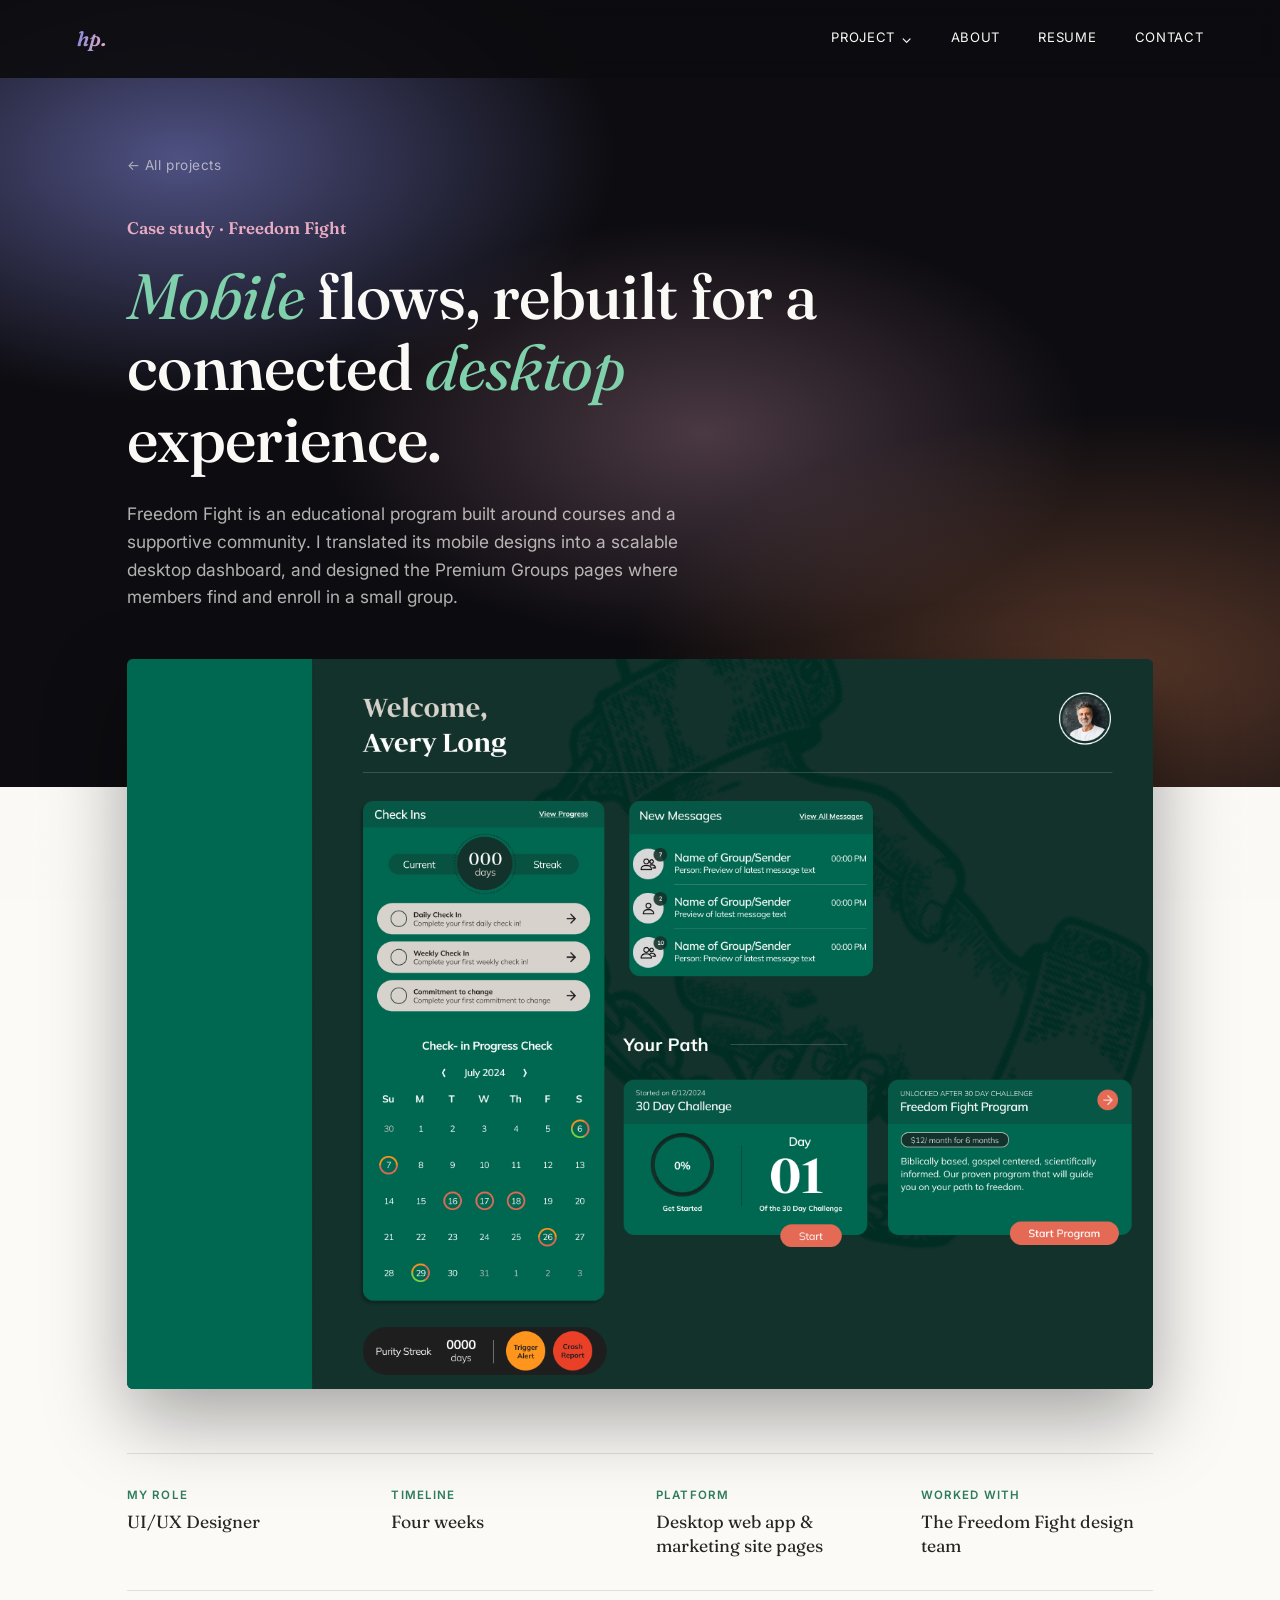
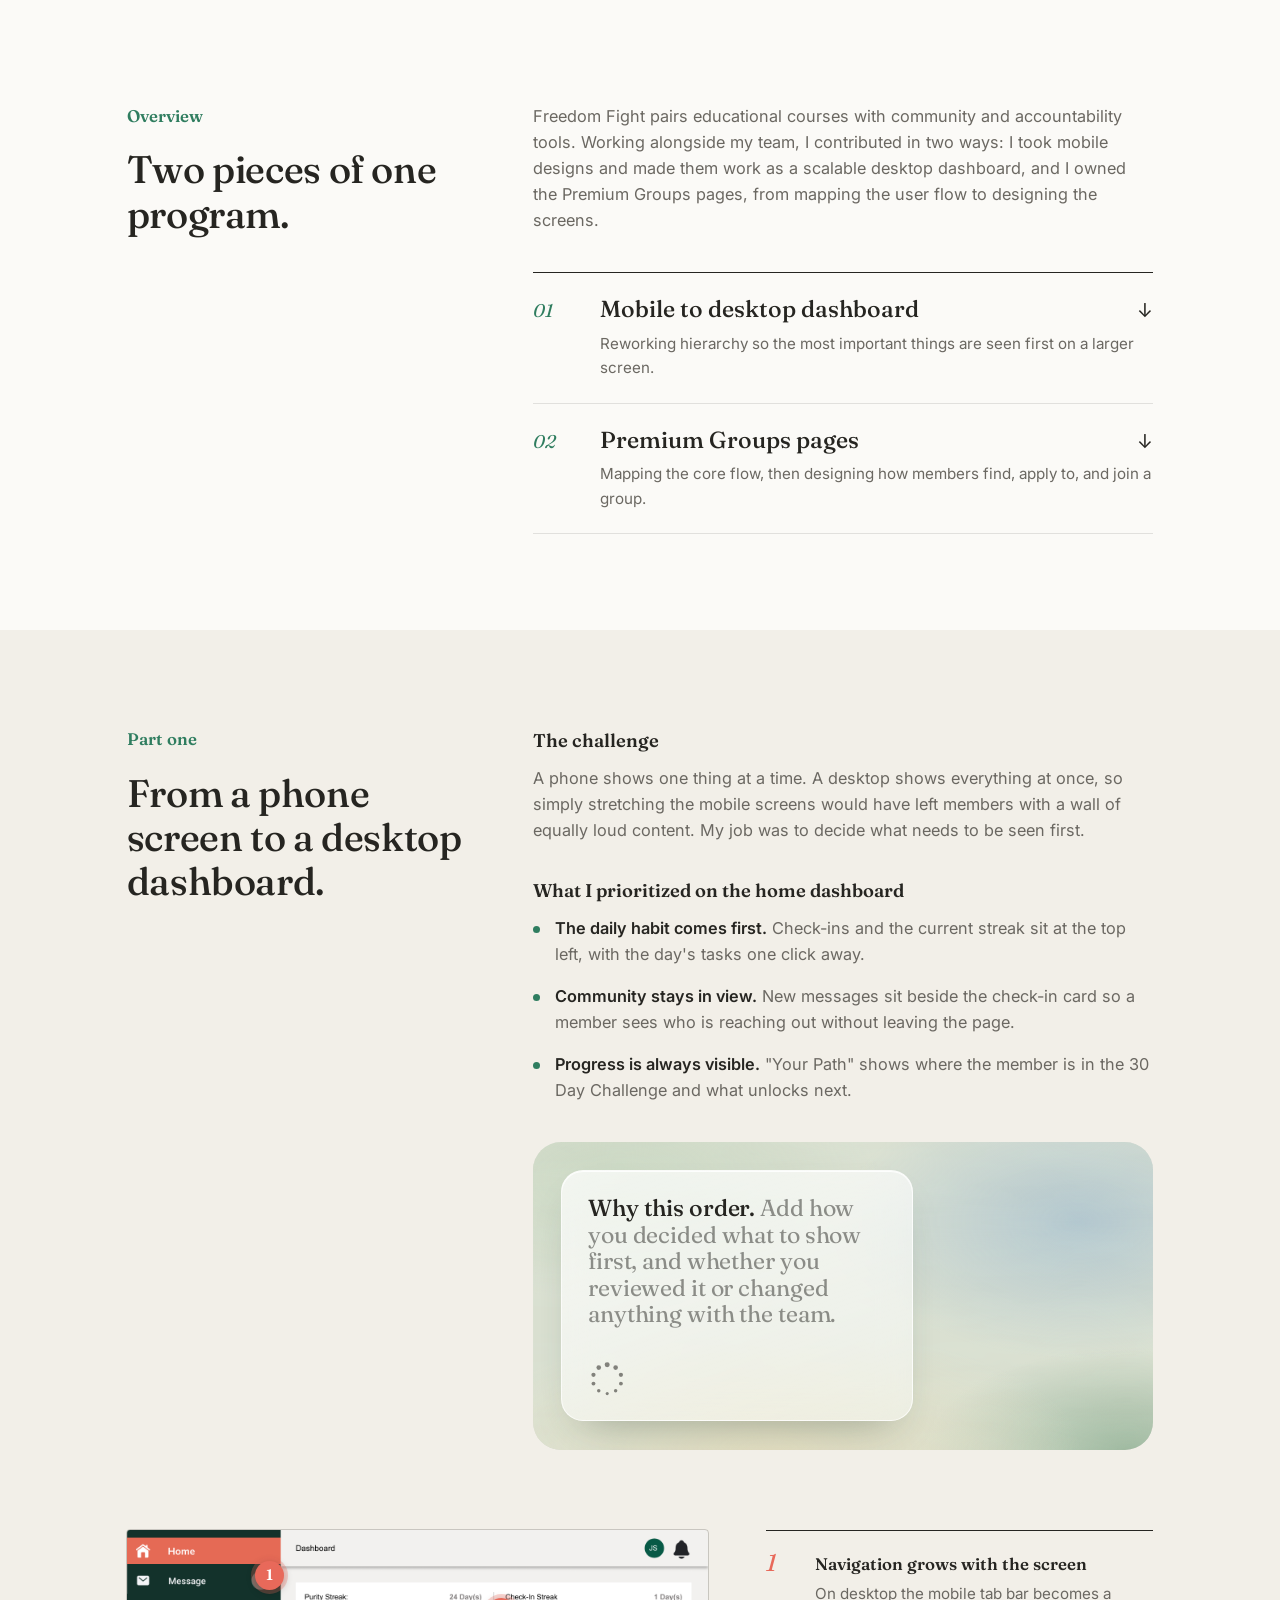
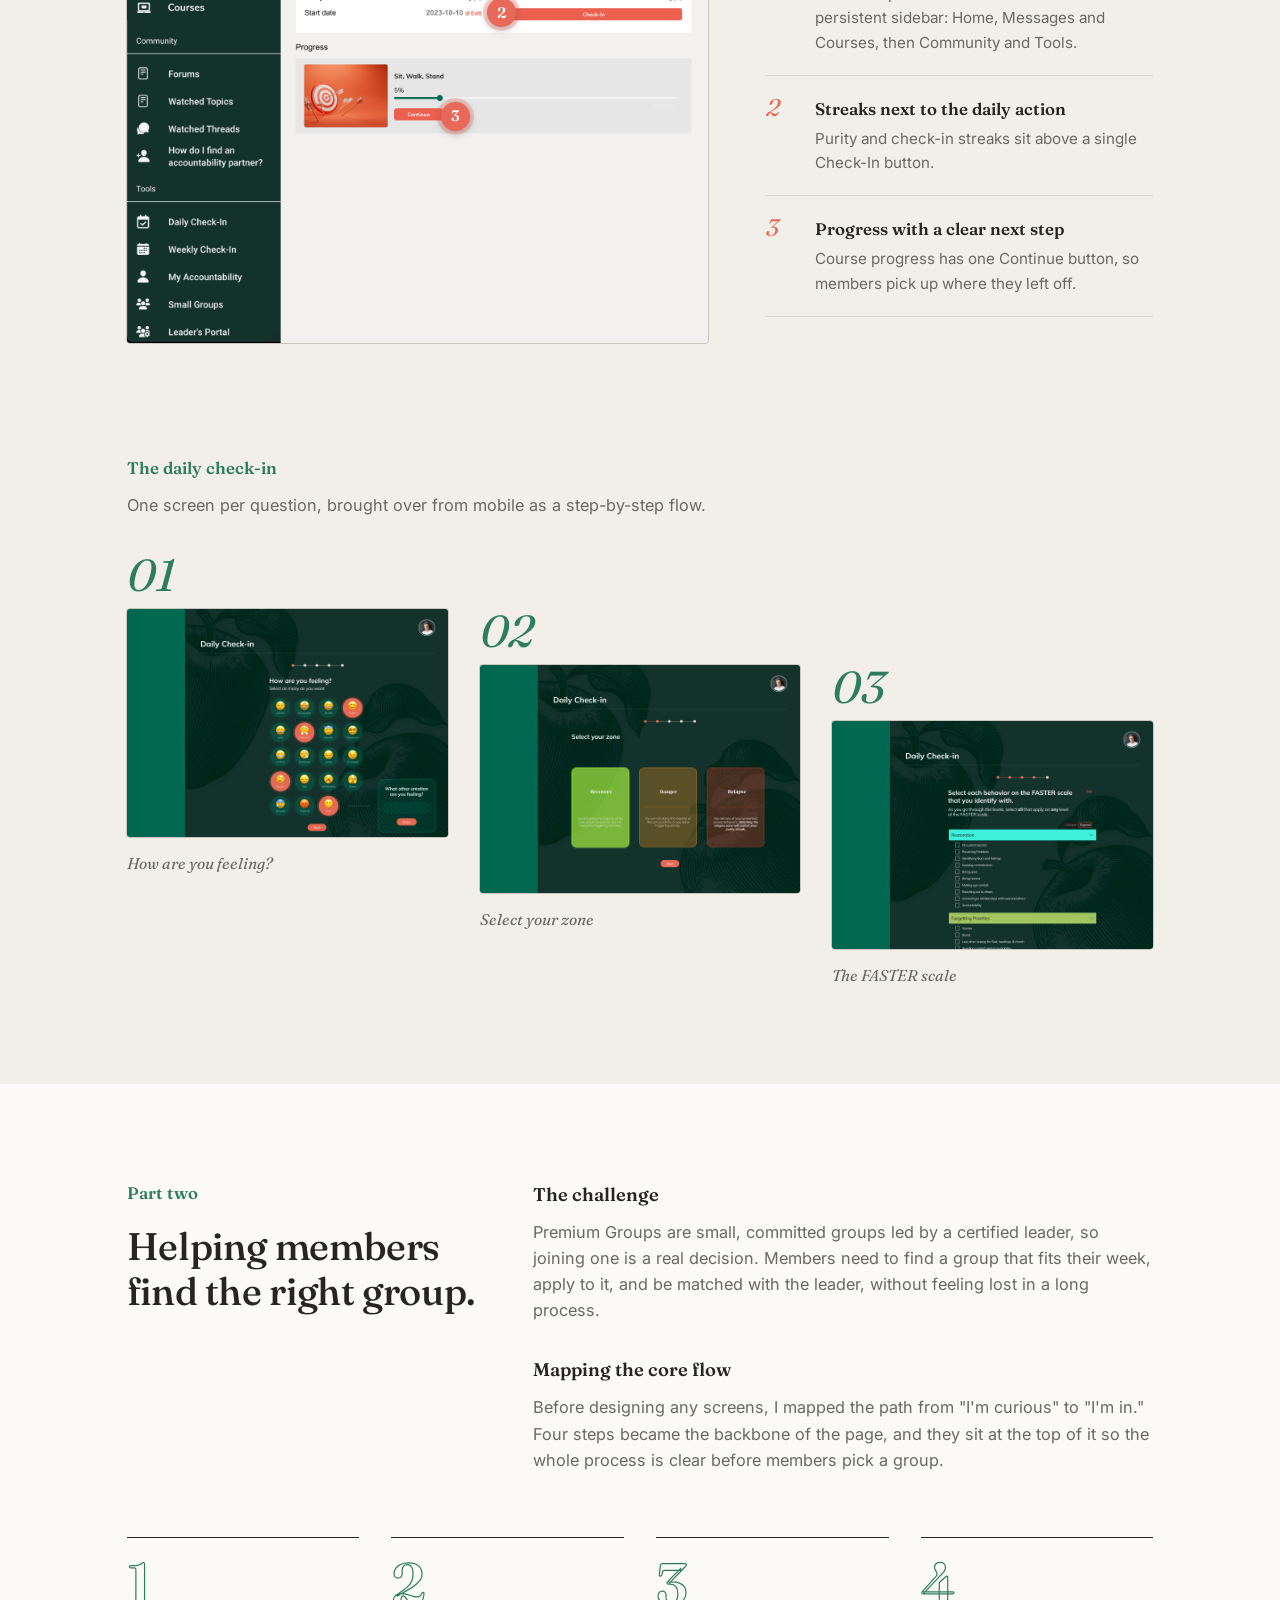
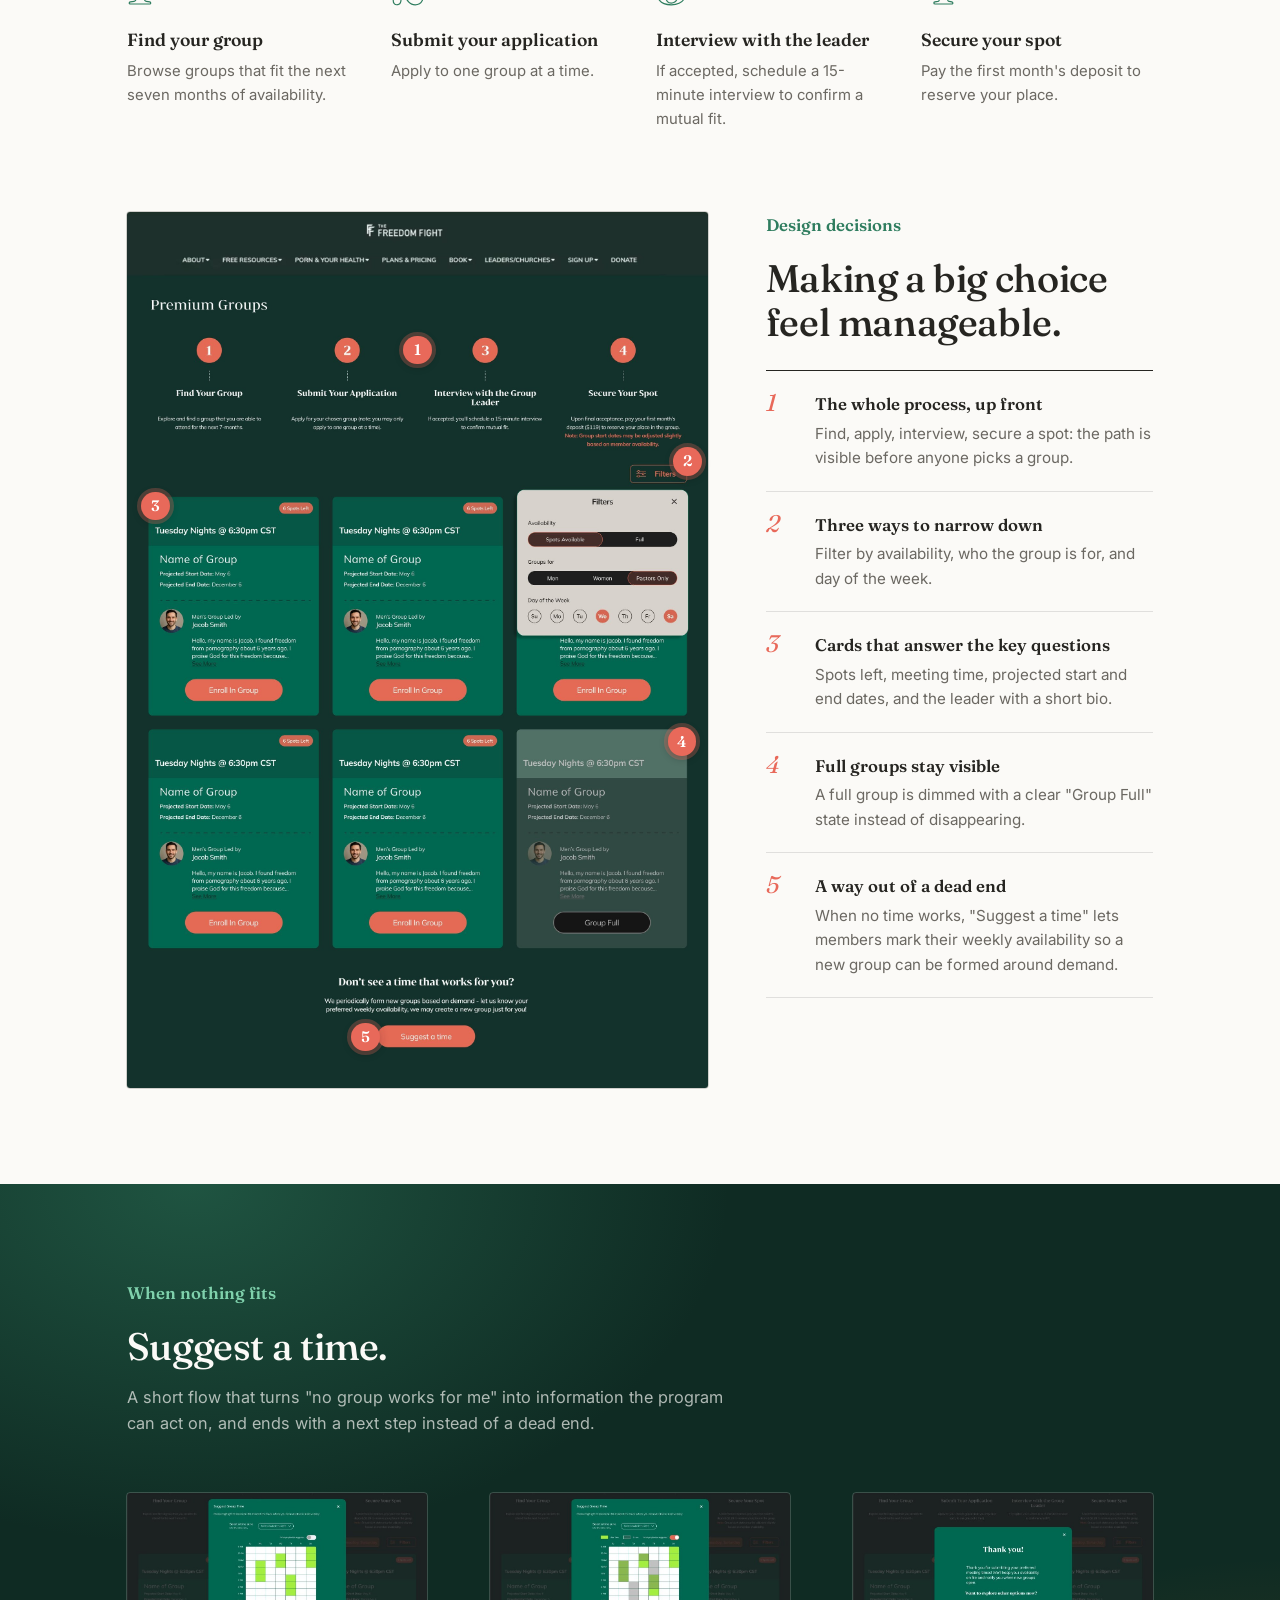
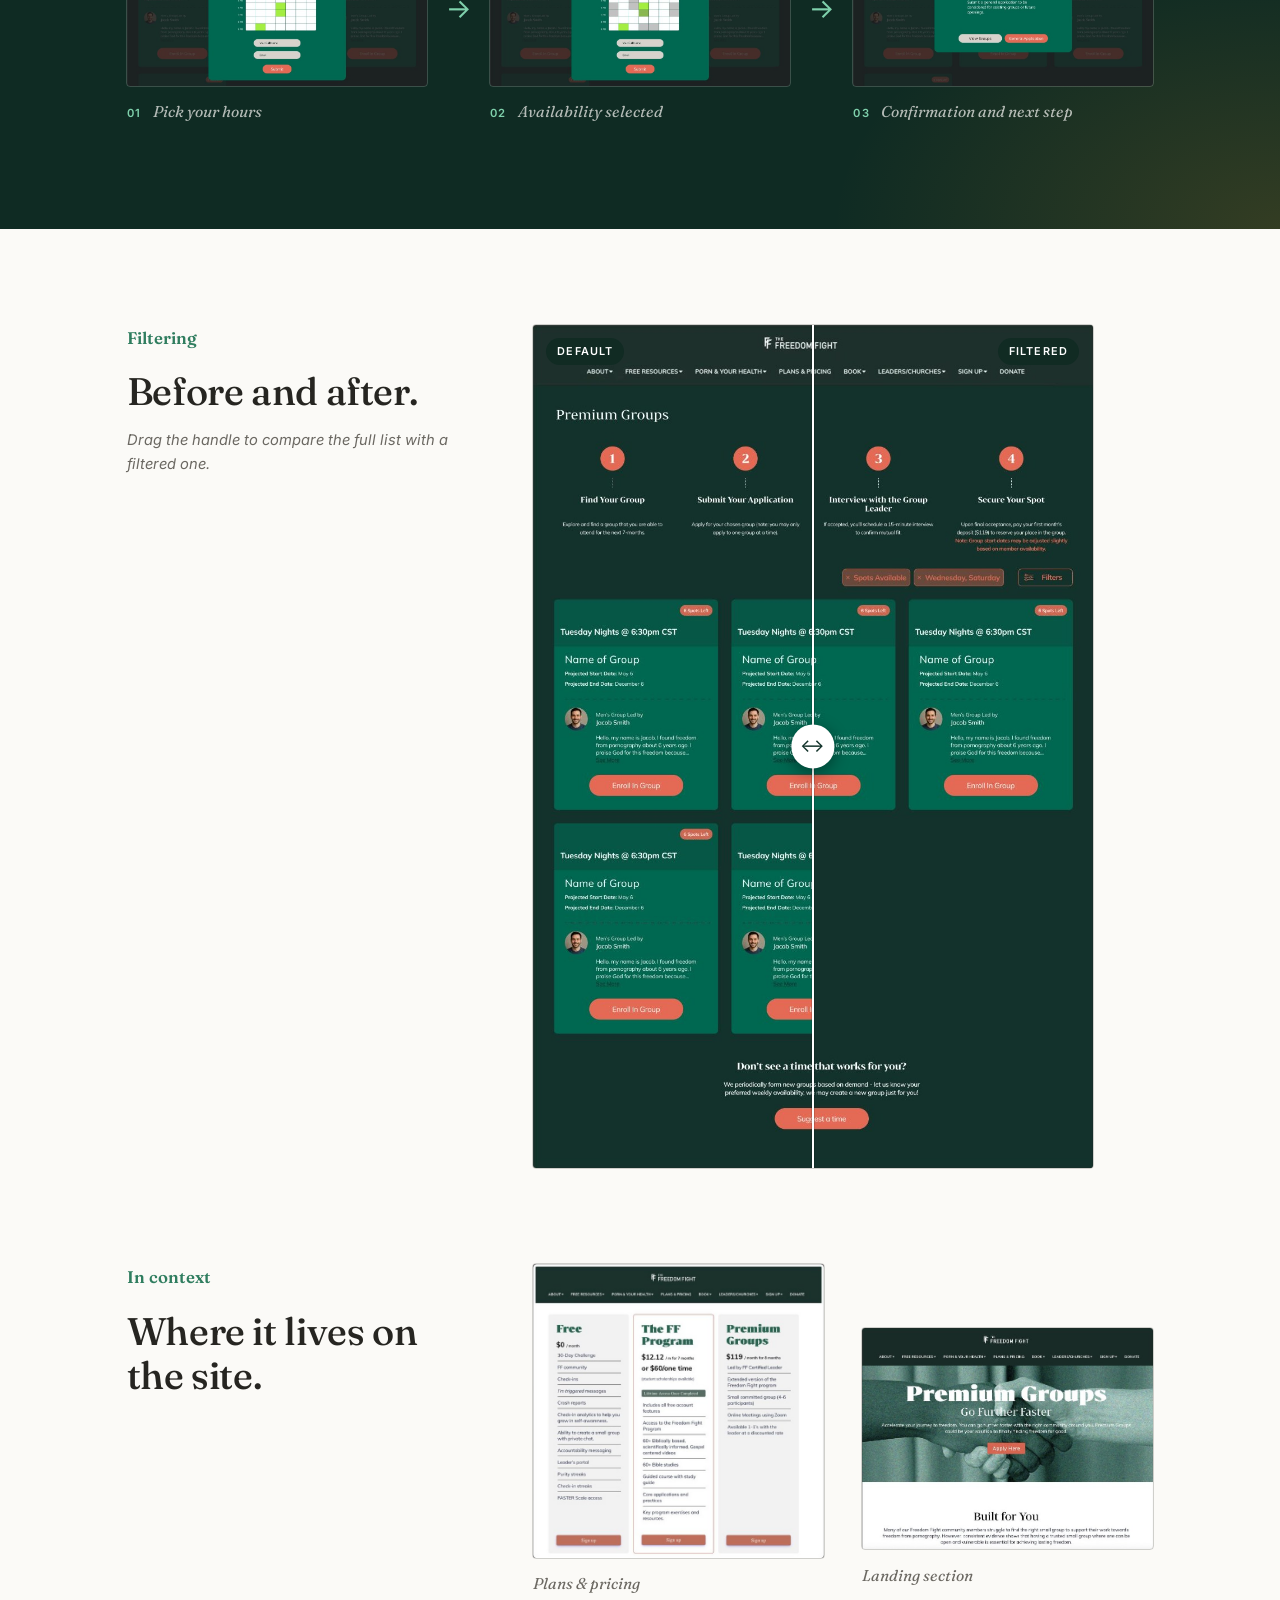
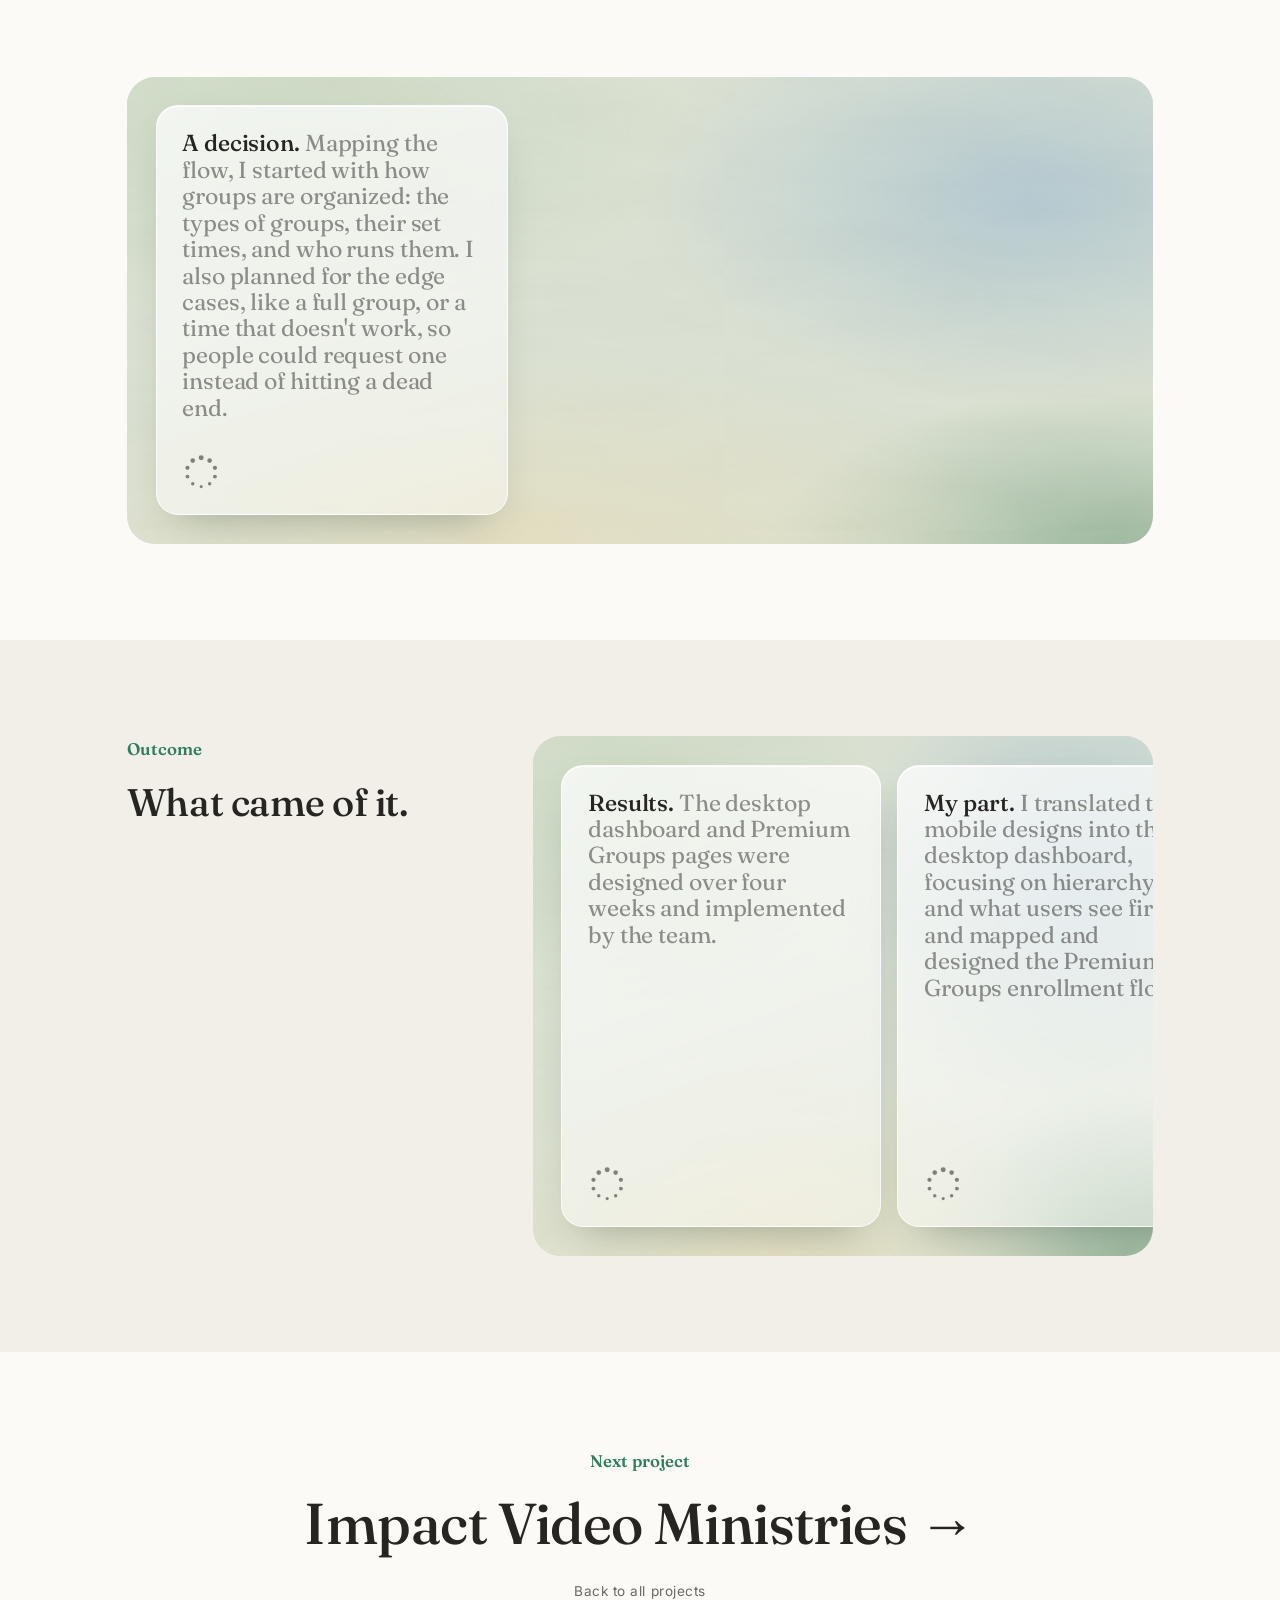
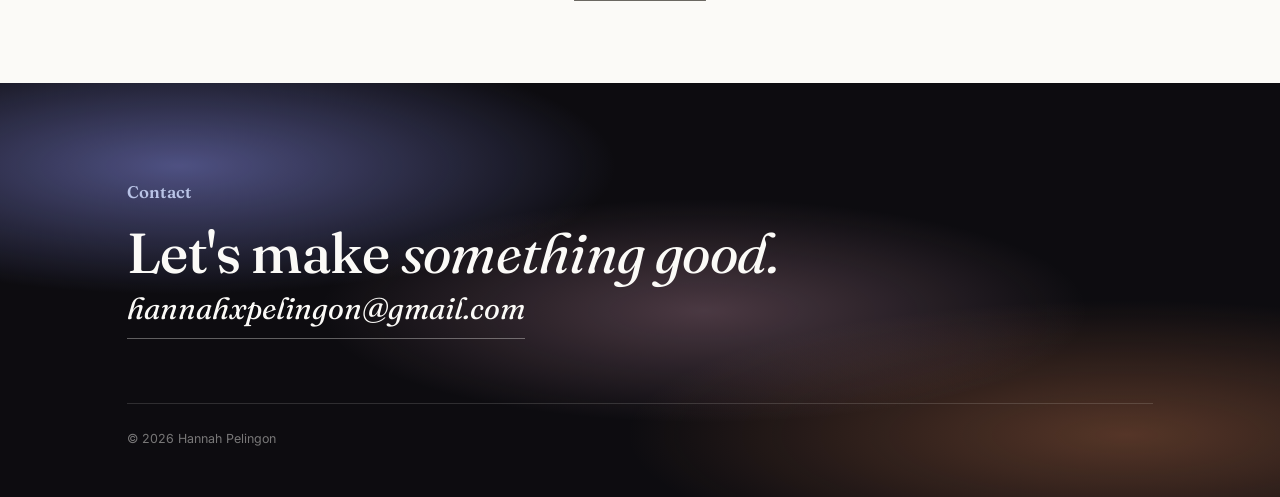
==== case-study-freedom-fight.html @ a9d26d0d "case study update" ====
<!DOCTYPE html>
<html lang="en">
<head>
<meta charset="UTF-8">
<meta name="viewport" content="width=device-width, initial-scale=1.0">
<title>Freedom Fight Case Study — Hannah Pelingon</title>
<meta name="description" content="Case study: translating Freedom Fight's mobile designs into a scalable desktop dashboard and designing the Premium Groups enrollment pages.">
<link rel="preconnect" href="https://fonts.googleapis.com">
<link rel="preconnect" href="https://fonts.gstatic.com" crossorigin>
<link href="https://fonts.googleapis.com/css2?family=Fraunces:ital,opsz,wght@0,9..144,300;0,9..144,400;0,9..144,500;0,9..144,600;1,9..144,400&family=Inter:wght@400;500;600&display=swap" rel="stylesheet">
<link rel="stylesheet" href="css/style.css">
<link rel="stylesheet" href="css/case-study.css">
</head>
<body class="cs" data-accent="two">

<div class="grain"></div>

<!-- ===== NAV ===== -->
<header class="nav" id="nav">
  <div class="nav-inner">
    <a href="index.html" class="nav-logo">hp.</a>

    <nav class="nav-links" id="navLinks">
      <div class="nav-dropdown" id="navDropdown">
        <button class="nav-dropdown-btn" id="navDropdownBtn" aria-haspopup="true" aria-expanded="false">
          Project <span class="nav-caret">⌄</span>
        </button>
        <div class="nav-dropdown-menu" id="navDropdownMenu">
          <a href="case-study-freedom-fight.html">Freedom Fight Dashboard</a>
          <a href="index.html#proj-three">IVM Thumbnail System</a>
          <a href="index.html#proj-mc3">MC3 Dashboard Redesign</a>
        </div>
      </div>
      <a href="index.html#about">About</a>
      <a href="index.html#resume">Resume</a>
      <a href="index.html#contact">Contact</a>
    </nav>

    <button class="nav-toggle" id="navToggle" aria-label="Toggle menu" aria-expanded="false">
      <span></span><span></span><span></span>
    </button>
  </div>
</header>

<main>

<!-- ===== CASE STUDY HERO ===== -->
<section class="hero cs-hero">
  <div class="hero-bg"></div>
  <div class="hero-content">
    <a href="index.html#work" class="cs-back" data-reveal>&larr; All projects</a>
    <p class="cs-kicker" data-reveal>Case study &middot; Freedom Fight</p>
    <h1 class="cs-title" data-reveal>
      <em>Mobile</em> flows, rebuilt for a connected <em>desktop</em> experience.
    </h1>
    <p class="cs-lede" data-reveal>
      Freedom Fight is an educational program built around courses and a supportive community.
      I translated its mobile designs into a scalable desktop dashboard, and designed the
      Premium Groups pages where members find and enroll in a small group.
    </p>
  </div>
</section>

<!-- hero image overlaps the dark band -->
<div class="cs-hero-media section-inner">
  <figure class="cs-fig cs-fig--hero" data-reveal>
    <a href="assets/work/freedom-fight/01-dashboard-home.png" data-gallery="dashboard">
      <img src="assets/work/freedom-fight/01-dashboard-home.png" alt="Freedom Fight desktop dashboard with check-ins, messages, and program path" width="1440" height="1024">
    </a>
  </figure>
</div>

<!-- ===== AT A GLANCE ===== -->
<section class="cs-section cs-section--tight">
  <div class="section-inner">
    <dl class="cs-meta" data-reveal>
      <div>
        <dt>My role</dt>
        <dd>UI/UX Designer</dd>
      </div>
      <div>
        <dt>Timeline</dt>
        <dd>Four weeks</dd>
      </div>
      <div>
        <dt>Platform</dt>
        <dd>Desktop web app &amp; marketing site pages</dd>
      </div>
      <div>
        <dt>Worked with</dt>
        <dd>The Freedom Fight design team</dd>
      </div>
    </dl>
  </div>
</section>

<!-- ===== OVERVIEW ===== -->
<section class="cs-section">
  <div class="section-inner cs-split">
    <div class="cs-split-label" data-reveal>
      <span class="eyebrow">Overview</span>
      <h2 class="cs-h2">Two pieces of one program.</h2>
    </div>
    <div class="cs-split-body" data-reveal>
      <p class="cs-text">
        Freedom Fight pairs educational courses with community and accountability tools. Working
        alongside my team, I contributed in two ways: I took mobile designs and made them work as a
        scalable desktop dashboard, and I owned the Premium Groups pages, from mapping the user flow
        to designing the screens.
      </p>
      <nav class="cs-toc" aria-label="Case study sections">
        <a href="#dashboard">
          <span class="cs-toc-num">01</span>
          <span class="cs-toc-title">Mobile to desktop dashboard</span>
          <span class="cs-toc-arrow" aria-hidden="true">&darr;</span>
          <span class="cs-toc-desc">Reworking hierarchy so the most important things are seen first on a larger screen.</span>
        </a>
        <a href="#premium-groups">
          <span class="cs-toc-num">02</span>
          <span class="cs-toc-title">Premium Groups pages</span>
          <span class="cs-toc-arrow" aria-hidden="true">&darr;</span>
          <span class="cs-toc-desc">Mapping the core flow, then designing how members find, apply to, and join a group.</span>
        </a>
      </nav>
    </div>
  </div>
</section>

<!-- ===== PART 1: DASHBOARD ===== -->
<section class="cs-section cs-section--alt" id="dashboard">
  <div class="section-inner">
    <div class="cs-split">
      <div class="cs-split-label" data-reveal>
        <span class="eyebrow">Part one</span>
        <h2 class="cs-h2">From a phone screen to a desktop dashboard.</h2>
      </div>
      <div class="cs-split-body" data-reveal>
        <h3 class="cs-h3">The challenge</h3>
        <p class="cs-text">
          A phone shows one thing at a time. A desktop shows everything at once, so simply stretching
          the mobile screens would have left members with a wall of equally loud content. My job was to
          decide what needs to be seen first.
        </p>

        <h3 class="cs-h3">What I prioritized on the home dashboard</h3>
        <ul class="cs-list">
          <li><strong>The daily habit comes first.</strong> Check-ins and the current streak sit at the top left, with the day's tasks one click away.</li>
          <li><strong>Community stays in view.</strong> New messages sit beside the check-in card so a member sees who is reaching out without leaving the page.</li>
          <li><strong>Progress is always visible.</strong> "Your Path" shows where the member is in the 30 Day Challenge and what unlocks next.</li>
        </ul>

        <aside class="cs-wash cs-wash--first">
        <div class="cs-glass">
          <p class="cs-glass-text"><strong>Why this order.</strong> Add how you decided what to show first, and whether you reviewed it or changed anything with the team.</p>
          <svg class="cs-dots" viewBox="0 0 40 40" aria-hidden="true"><circle cx="20" cy="5" r="2.6"/><circle cx="28.8" cy="7.9" r="2.4"/><circle cx="34.3" cy="15.4" r="2.2"/><circle cx="34.3" cy="24.6" r="2"/><circle cx="28.8" cy="32.1" r="1.8"/><circle cx="20" cy="35" r="1.6"/><circle cx="11.2" cy="32.1" r="1.8"/><circle cx="5.7" cy="24.6" r="2"/><circle cx="5.7" cy="15.4" r="2.2"/><circle cx="11.2" cy="7.9" r="2.4"/></svg>
        </div>
      </aside>
      </div>
    </div>

    <!-- annotated courses dashboard -->
    <div class="cs-annot" data-reveal>
      <div class="cs-annot-fig">
        <figure class="cs-fig">
          <div class="cs-pinwrap">
            <a href="assets/work/freedom-fight/05-courses-dashboard.png" data-gallery="dashboard">
              <img src="assets/work/freedom-fight/05-courses-dashboard.png" alt="Courses dashboard with a persistent sidebar, streaks, and course progress" loading="lazy">
            </a>
            <span class="cs-pin" data-n="1" style="left:24.5%; top:11%">1</span>
            <span class="cs-pin" data-n="2" style="left:64.5%; top:20%">2</span>
            <span class="cs-pin" data-n="3" style="left:56.5%; top:45%">3</span>
          </div>
        </figure>
      </div>
      <ol class="cs-notes">
        <li class="cs-note" data-n="1">
          <span class="cs-note-n">1</span>
          <div>
            <h3>Navigation grows with the screen</h3>
            <p>On desktop the mobile tab bar becomes a persistent sidebar: Home, Messages and Courses, then Community and Tools.</p>
          </div>
        </li>
        <li class="cs-note" data-n="2">
          <span class="cs-note-n">2</span>
          <div>
            <h3>Streaks next to the daily action</h3>
            <p>Purity and check-in streaks sit above a single Check-In button.</p>
          </div>
        </li>
        <li class="cs-note" data-n="3">
          <span class="cs-note-n">3</span>
          <div>
            <h3>Progress with a clear next step</h3>
            <p>Course progress has one Continue button, so members pick up where they left off.</p>
          </div>
        </li>
      </ol>
    </div>

    <!-- check-in sequence -->
    <div class="cs-seq-head" data-reveal>
      <span class="eyebrow">The daily check-in</span>
      <p class="cs-text">One screen per question, brought over from mobile as a step-by-step flow.</p>
    </div>
    <div class="cs-seq" data-reveal>
      <figure class="cs-fig cs-seq-item">
        <span class="cs-seq-n">01</span>
        <a href="assets/work/freedom-fight/02-checkin-emotions.png" data-gallery="dashboard">
          <img src="assets/work/freedom-fight/02-checkin-emotions.png" alt="Daily check-in on desktop: emotion selector" loading="lazy">
        </a>
        <figcaption class="cs-figcap">How are you feeling?</figcaption>
      </figure>
      <figure class="cs-fig cs-seq-item">
        <span class="cs-seq-n">02</span>
        <a href="assets/work/freedom-fight/03-checkin-zone.png" data-gallery="dashboard">
          <img src="assets/work/freedom-fight/03-checkin-zone.png" alt="Daily check-in on desktop: zone selection" loading="lazy">
        </a>
        <figcaption class="cs-figcap">Select your zone</figcaption>
      </figure>
      <figure class="cs-fig cs-seq-item">
        <span class="cs-seq-n">03</span>
        <a href="assets/work/freedom-fight/04-checkin-faster-scale.png" data-gallery="dashboard">
          <img src="assets/work/freedom-fight/04-checkin-faster-scale.png" alt="Daily check-in on desktop: FASTER scale behavior checklist" loading="lazy">
        </a>
        <figcaption class="cs-figcap">The FASTER scale</figcaption>
      </figure>
    </div>
  </div>
</section>

<!-- ===== PART 2: PREMIUM GROUPS ===== -->
<section class="cs-section" id="premium-groups">
  <div class="section-inner">
    <div class="cs-split">
      <div class="cs-split-label" data-reveal>
        <span class="eyebrow">Part two</span>
        <h2 class="cs-h2">Helping members find the right group.</h2>
      </div>
      <div class="cs-split-body" data-reveal>
        <h3 class="cs-h3">The challenge</h3>
        <p class="cs-text">
          Premium Groups are small, committed groups led by a certified leader, so joining one is a real
          decision. Members need to find a group that fits their week, apply to it, and be matched with the
          leader, without feeling lost in a long process.
        </p>
        <h3 class="cs-h3">Mapping the core flow</h3>
        <p class="cs-text">
          Before designing any screens, I mapped the path from "I'm curious" to "I'm in." Four steps
          became the backbone of the page, and they sit at the top of it so the whole process is clear
          before members pick a group.
        </p>
      </div>
    </div>

    <ol class="cs-flow" data-reveal>
      <li>
        <span class="cs-flow-num">1</span>
        <h3>Find your group</h3>
        <p>Browse groups that fit the next seven months of availability.</p>
      </li>
      <li>
        <span class="cs-flow-num">2</span>
        <h3>Submit your application</h3>
        <p>Apply to one group at a time.</p>
      </li>
      <li>
        <span class="cs-flow-num">3</span>
        <h3>Interview with the leader</h3>
        <p>If accepted, schedule a 15-minute interview to confirm a mutual fit.</p>
      </li>
      <li>
        <span class="cs-flow-num">4</span>
        <h3>Secure your spot</h3>
        <p>Pay the first month's deposit to reserve your place.</p>
      </li>
    </ol>

    <!-- annotated group finder -->
    <div class="cs-annot cs-annot--finder" data-reveal>
      <div class="cs-annot-fig">
        <figure class="cs-fig">
          <div class="cs-pinwrap">
            <a href="assets/work/freedom-fight/premium-groups/finder-filter-open.jpg" data-gallery="groups">
              <img src="assets/work/freedom-fight/premium-groups/finder-filter-open.jpg" alt="Premium Groups page: four-step flow, group cards, and the filters panel open" loading="lazy">
            </a>
            <span class="cs-pin" data-n="1" style="left:50%; top:15.8%">1</span>
            <span class="cs-pin" data-n="2" style="left:96.5%; top:28.5%">2</span>
            <span class="cs-pin" data-n="3" style="left:5%; top:33.6%">3</span>
            <span class="cs-pin" data-n="4" style="left:95.5%; top:60.5%">4</span>
            <span class="cs-pin" data-n="5" style="left:41%; top:94.2%">5</span>
          </div>
        </figure>
      </div>
      <div class="cs-annot-side">
        <span class="eyebrow">Design decisions</span>
        <h2 class="cs-h2">Making a big choice feel manageable.</h2>
        <ol class="cs-notes">
          <li class="cs-note" data-n="1">
            <span class="cs-note-n">1</span>
            <div>
              <h3>The whole process, up front</h3>
              <p>Find, apply, interview, secure a spot: the path is visible before anyone picks a group.</p>
            </div>
          </li>
          <li class="cs-note" data-n="2">
            <span class="cs-note-n">2</span>
            <div>
              <h3>Three ways to narrow down</h3>
              <p>Filter by availability, who the group is for, and day of the week.</p>
            </div>
          </li>
          <li class="cs-note" data-n="3">
            <span class="cs-note-n">3</span>
            <div>
              <h3>Cards that answer the key questions</h3>
              <p>Spots left, meeting time, projected start and end dates, and the leader with a short bio.</p>
            </div>
          </li>
          <li class="cs-note" data-n="4">
            <span class="cs-note-n">4</span>
            <div>
              <h3>Full groups stay visible</h3>
              <p>A full group is dimmed with a clear "Group Full" state instead of disappearing.</p>
            </div>
          </li>
          <li class="cs-note" data-n="5">
            <span class="cs-note-n">5</span>
            <div>
              <h3>A way out of a dead end</h3>
              <p>When no time works, "Suggest a time" lets members mark their weekly availability so a new group can be formed around demand.</p>
            </div>
          </li>
        </ol>
      </div>
    </div>
  </div>
</section>

<!-- ===== SUGGEST A TIME FLOW (dark plate) ===== -->
<section class="cs-plate">
  <div class="section-inner">
    <div class="cs-plate-head" data-reveal>
      <span class="eyebrow">When nothing fits</span>
      <h2 class="cs-h2">Suggest a time.</h2>
      <p class="cs-text">A short flow that turns "no group works for me" into information the program can act on, and ends with a next step instead of a dead end.</p>
    </div>
    <div class="cs-modals" data-reveal>
      <figure class="cs-fig">
        <a href="assets/work/freedom-fight/premium-groups/suggest-time.jpg" data-gallery="groups">
          <img src="assets/work/freedom-fight/premium-groups/suggest-time.jpg" alt="Suggest a group time modal with a weekly availability grid" loading="lazy">
        </a>
        <figcaption class="cs-figcap"><b>01</b> Pick your hours</figcaption>
      </figure>
      <span class="cs-arrow" aria-hidden="true">&rarr;</span>
      <figure class="cs-fig">
        <a href="assets/work/freedom-fight/premium-groups/suggest-time-selected.jpg" data-gallery="groups">
          <img src="assets/work/freedom-fight/premium-groups/suggest-time-selected.jpg" alt="Suggest a group time modal with a time zone toggle and selected availability" loading="lazy">
        </a>
        <figcaption class="cs-figcap"><b>02</b> Availability selected</figcaption>
      </figure>
      <span class="cs-arrow" aria-hidden="true">&rarr;</span>
      <figure class="cs-fig">
        <a href="assets/work/freedom-fight/premium-groups/thank-you.jpg" data-gallery="groups">
          <img src="assets/work/freedom-fight/premium-groups/thank-you.jpg" alt="Thank you confirmation with options to view groups or submit a general application" loading="lazy">
        </a>
        <figcaption class="cs-figcap"><b>03</b> Confirmation and next step</figcaption>
      </figure>
    </div>
  </div>
</section>

<!-- ===== COMPARE + CONTEXT ===== -->
<section class="cs-section">
  <div class="section-inner">
    <div class="cs-split">
      <div class="cs-split-label" data-reveal>
        <span class="eyebrow">Filtering</span>
        <h2 class="cs-h2">Before and after.</h2>
        <p class="cs-text cs-hint">Drag the handle to compare the full list with a filtered one.</p>
      </div>
      <div class="cs-split-body" data-reveal>
        <div class="cs-compare" id="compare" style="--pos:50%">
          <img src="assets/work/freedom-fight/premium-groups/finder.jpg" alt="Premium Groups page with six group cards" loading="lazy">
          <img class="cs-compare-top" src="assets/work/freedom-fight/premium-groups/finder-filtered.jpg" alt="Premium Groups page after filters are applied, showing fewer groups" loading="lazy">
          <span class="cs-compare-tag cs-compare-tag--l">Default</span>
          <span class="cs-compare-tag cs-compare-tag--r">Filtered</span>
          <input type="range" min="0" max="100" value="50" aria-label="Compare the default group finder with the filtered view">
          <span class="cs-compare-handle" aria-hidden="true"></span>
        </div>
      </div>
    </div>

    <div class="cs-split cs-split--after">
      <div class="cs-split-label" data-reveal>
        <span class="eyebrow">In context</span>
        <h2 class="cs-h2">Where it lives on the site.</h2>
      </div>
      <div class="cs-split-body" data-reveal>
        <div class="cs-pair">
          <figure class="cs-fig">
            <a href="assets/work/freedom-fight/premium-groups/pricing.jpg" data-gallery="groups">
              <img src="assets/work/freedom-fight/premium-groups/pricing.jpg" alt="Plans and pricing comparing Free, The FF Program, and Premium Groups" loading="lazy">
            </a>
            <figcaption class="cs-figcap">Plans &amp; pricing</figcaption>
          </figure>
          <figure class="cs-fig">
            <a href="assets/work/freedom-fight/premium-groups/hero.jpg" data-gallery="groups">
              <img src="assets/work/freedom-fight/premium-groups/hero.jpg" alt="Premium Groups landing section: Go Further Faster" loading="lazy">
            </a>
            <figcaption class="cs-figcap">Landing section</figcaption>
          </figure>
        </div>
      </div>
    </div>

    <aside class="cs-wash" data-reveal>
        <div class="cs-glass">
          <p class="cs-glass-text"><strong>A decision.</strong> Mapping the flow, I started with how groups are organized: the types of groups, their set times, and who runs them. I also planned for the edge cases, like a full group, or a time that doesn't work, so people could request one instead of hitting a dead end.</p>
          <svg class="cs-dots" viewBox="0 0 40 40" aria-hidden="true"><circle cx="20" cy="5" r="2.6"/><circle cx="28.8" cy="7.9" r="2.4"/><circle cx="34.3" cy="15.4" r="2.2"/><circle cx="34.3" cy="24.6" r="2"/><circle cx="28.8" cy="32.1" r="1.8"/><circle cx="20" cy="35" r="1.6"/><circle cx="11.2" cy="32.1" r="1.8"/><circle cx="5.7" cy="24.6" r="2"/><circle cx="5.7" cy="15.4" r="2.2"/><circle cx="11.2" cy="7.9" r="2.4"/></svg>
        </div>
      </aside>
  </div>
</section>

<!-- ===== RESULTS ===== -->
<section class="cs-section cs-section--alt">
  <div class="section-inner cs-split">
    <div class="cs-split-label" data-reveal>
      <span class="eyebrow">Outcome</span>
      <h2 class="cs-h2">What came of it.</h2>
    </div>
    <div class="cs-split-body" data-reveal>
      <div class="cs-wash cs-wash--row">
        <div class="cs-glass">
          <p class="cs-glass-text"><strong>Results.</strong> The desktop dashboard and Premium Groups pages were designed over four weeks and implemented by the team.</p>
          <svg class="cs-dots" viewBox="0 0 40 40" aria-hidden="true"><circle cx="20" cy="5" r="2.6"/><circle cx="28.8" cy="7.9" r="2.4"/><circle cx="34.3" cy="15.4" r="2.2"/><circle cx="34.3" cy="24.6" r="2"/><circle cx="28.8" cy="32.1" r="1.8"/><circle cx="20" cy="35" r="1.6"/><circle cx="11.2" cy="32.1" r="1.8"/><circle cx="5.7" cy="24.6" r="2"/><circle cx="5.7" cy="15.4" r="2.2"/><circle cx="11.2" cy="7.9" r="2.4"/></svg>
        </div>
        <div class="cs-glass">
          <p class="cs-glass-text"><strong>My part.</strong> I translated the mobile designs into the desktop dashboard, focusing on hierarchy and what users see first, and mapped and designed the Premium Groups enrollment flow.</p>
          <svg class="cs-dots" viewBox="0 0 40 40" aria-hidden="true"><circle cx="20" cy="5" r="2.6"/><circle cx="28.8" cy="7.9" r="2.4"/><circle cx="34.3" cy="15.4" r="2.2"/><circle cx="34.3" cy="24.6" r="2"/><circle cx="28.8" cy="32.1" r="1.8"/><circle cx="20" cy="35" r="1.6"/><circle cx="11.2" cy="32.1" r="1.8"/><circle cx="5.7" cy="24.6" r="2"/><circle cx="5.7" cy="15.4" r="2.2"/><circle cx="11.2" cy="7.9" r="2.4"/></svg>
        </div>
        <div class="cs-glass">
          <p class="cs-glass-text"><strong>Learned.</strong> Moving from mobile to desktop isn't about filling the extra space. It's about deciding what the user needs to see first. Mapping the whole flow, including full groups and times that don't fit, showed me how much of good UX is planning for the moments when things don't go perfectly.</p>
          <svg class="cs-dots" viewBox="0 0 40 40" aria-hidden="true"><circle cx="20" cy="5" r="2.6"/><circle cx="28.8" cy="7.9" r="2.4"/><circle cx="34.3" cy="15.4" r="2.2"/><circle cx="34.3" cy="24.6" r="2"/><circle cx="28.8" cy="32.1" r="1.8"/><circle cx="20" cy="35" r="1.6"/><circle cx="11.2" cy="32.1" r="1.8"/><circle cx="5.7" cy="24.6" r="2"/><circle cx="5.7" cy="15.4" r="2.2"/><circle cx="11.2" cy="7.9" r="2.4"/></svg>
        </div>
      </div>
    </div>
  </div>
</section>

<!-- ===== NEXT PROJECT ===== -->
<section class="cs-next">
  <div class="section-inner">
    <p class="eyebrow">Next project</p>
    <a href="index.html#proj-three" class="cs-next-link">
      Impact Video Ministries <span aria-hidden="true">&rarr;</span>
    </a>
    <a href="index.html#work" class="cs-next-all">Back to all projects</a>
  </div>
</section>

<!-- ===== FOOTER ===== -->
<section class="contact cs-footer">
  <div class="hero-bg"></div>
  <div class="section-inner cs-footer-inner">
    <div>
      <p class="eyebrow eyebrow-onnavy">Contact</p>
      <h2 class="section-title section-title-onnavy">Let's make <span class="italic">something good.</span></h2>
      <a href="mailto:hannahxpelingon@gmail.com" class="contact-email">hannahxpelingon@gmail.com</a>
    </div>
    <div class="contact-bottom">
      <p>© <span id="year"></span> Hannah Pelingon</p>
    </div>
  </div>
</section>

</main>

<!-- ===== LIGHTBOX ===== -->
<div class="lightbox" id="lightbox" aria-hidden="true">
  <button class="lightbox-close" id="lightboxClose" aria-label="Close">&times;</button>
  <button class="lightbox-nav lightbox-prev" id="lightboxPrev" aria-label="Previous image">&#8249;</button>
  <div class="lightbox-frame">
    <img class="lightbox-img" id="lightboxImg" src="" alt="">
    <p class="lightbox-counter" id="lightboxCounter"></p>
  </div>
  <button class="lightbox-nav lightbox-next" id="lightboxNext" aria-label="Next image">&#8250;</button>
</div>

<script src="js/case-study.js"></script>
</body>
</html>
---- css/style.css ----
/* ===========================================================
   Hannah Pelingon — Portfolio
   Matched to resume: white background, serif blue→rose gradient
   wordmark, blue section labels, clean sans body copy.
   =========================================================== */

:root {
  --paper:        #fbfaf7;
  --paper-alt:    #f2efe8;
  --ink:          #262521;
  --ink-soft:     #6b6862;
  --line:         rgba(38, 37, 33, 0.12);

  --blue:         #4f5d92;
  --blue-deep:    #3d4a78;
  --rose:         #c98da3;
  --gradient:     linear-gradient(100deg, var(--blue) 0%, var(--rose) 100%);

  --navy:         #333c60;
  --navy-soft:    #414b74;
  --line-navy:    rgba(251, 250, 247, 0.18);

  /* dark / hero+nav+footer palette */
  --dark:         #0d0c10;
  --dark-line:    rgba(251, 250, 247, 0.14);
  --violet:       #8489e0;
  --pink:         #eaacc4;
  --amber:        #c1734a;
  --gradient-hero: linear-gradient(100deg, var(--violet) 0%, var(--pink) 100%);

  /* per-project accent colors */
  --accent-mc3:   #b23a44;
  --accent-two:   #2f7d5f;
  --accent-three: #D98E21;

  --serif: 'Fraunces', 'Times New Roman', serif;
  --sans:  'Inter', -apple-system, BlinkMacSystemFont, sans-serif;

  --container: 1180px;
  --gutter: 6vw;

  --ease: cubic-bezier(0.16, 1, 0.3, 1);
}

* { margin: 0; padding: 0; box-sizing: border-box; }

html { scroll-behavior: smooth; }

body {
  background: var(--paper);
  color: var(--ink);
  font-family: var(--sans);
  font-size: 16px;
  line-height: 1.6;
  overflow-x: hidden;
  -webkit-font-smoothing: antialiased;
}

img { max-width: 100%; display: block; }
a { color: inherit; text-decoration: none; }

.italic { font-style: italic; font-weight: 400; }

.gradient-text {
  background-image: var(--gradient);
  -webkit-background-clip: text;
  background-clip: text;
  color: transparent;
}
.gradient-text-hero {
  background-image: var(--gradient-hero);
  -webkit-background-clip: text;
  background-clip: text;
  color: transparent;
}

/* very subtle paper grain */
.grain {
  position: fixed;
  inset: 0;
  z-index: 999;
  pointer-events: none;
  opacity: 0.02;
  background-image: url("data:image/svg+xml,%3Csvg xmlns='http://www.w3.org/2000/svg' width='120' height='120'%3E%3Cfilter id='n'%3E%3CfeTurbulence type='fractalNoise' baseFrequency='0.9' numOctaves='2' stitchTiles='stitch'/%3E%3C/filter%3E%3Crect width='100%25' height='100%25' filter='url(%23n)'/%3E%3C/svg%3E");
  mix-blend-mode: multiply;
}

.section-inner {
  max-width: var(--container);
  margin: 0 auto;
  padding: 0 var(--gutter);
}

.eyebrow {
  font-family: var(--serif);
  font-weight: 600;
  font-size: 1.05rem;
  color: var(--blue-deep);
  margin-bottom: 1.1rem;
  display: block;
}
.eyebrow-onnavy { color: #b9c3e6; }

.section-title {
  font-family: var(--serif);
  font-weight: 500;
  font-size: clamp(2.2rem, 4.4vw, 3.6rem);
  line-height: 1.08;
  letter-spacing: -0.01em;
  color: var(--ink);
}
.section-title-onnavy { color: var(--paper); }

/* reveal-on-scroll (JS toggles .is-visible) */
[data-reveal] {
  opacity: 0;
  transform: translateY(22px);
  transition: opacity 0.9s var(--ease), transform 0.9s var(--ease);
}
[data-reveal].is-visible {
  opacity: 1;
  transform: translateY(0);
}

/* ===== buttons ===== */
.btn {
  display: inline-flex;
  align-items: center;
  gap: 0.5rem;
  font-family: var(--sans);
  font-size: 0.85rem;
  font-weight: 500;
  letter-spacing: 0.04em;
  text-transform: uppercase;
  padding: 0.95rem 1.9rem;
  border-radius: 999px;
  border: 1px solid transparent;
  transition: transform 0.35s var(--ease), background 0.3s, color 0.3s, border-color 0.3s;
}
.btn:hover { transform: translateY(-2px); }

.btn-primary { background: var(--blue-deep); color: var(--paper); }
.btn-primary:hover { background: var(--navy); }

.btn-outline { border-color: var(--blue-deep); color: var(--blue-deep); }
.btn-outline:hover { background: rgba(79,93,146,0.08); }

.btn-onnavy { background: var(--paper); color: var(--navy); }
.btn-onnavy:hover { background: #fff; }

/* ===========================================================
   NAV (always dark)
   =========================================================== */
.nav {
  position: fixed;
  top: 0; left: 0; right: 0;
  z-index: 100;
  padding: 1.4rem var(--gutter);
  background: rgba(13, 12, 16, 0.92);
  backdrop-filter: blur(10px);
  transition: padding 0.4s var(--ease), box-shadow 0.4s var(--ease);
}

section[id] {
  scroll-margin-top: 110px;
}

.nav.scrolled {
  padding: 0.9rem var(--gutter);
  box-shadow: 0 1px 0 var(--dark-line);
}
.nav-inner {
  max-width: var(--container);
  margin: 0 auto;
  display: flex;
  align-items: center;
  justify-content: space-between;
}
.nav-logo {
  font-family: var(--serif);
  font-style: italic;
  font-size: 1.3rem;
  font-weight: 600;
  background-image: var(--gradient-hero);
  -webkit-background-clip: text;
  background-clip: text;
  color: transparent;
}

.nav-links {
  display: flex;
  align-items: center;
  gap: 2.4rem;
}
.nav-links a {
  font-size: 0.82rem;
  letter-spacing: 0.05em;
  text-transform: uppercase;
  color: var(--paper);
  position: relative;
  padding-bottom: 4px;
  transition: color 0.3s;
}
.nav-links a:hover,
.nav-links a.active { color: var(--pink); }

.nav-links a::after {
  content: "";
  position: absolute;
  left: 0; bottom: 0;
  width: 0; height: 1px;
  background: var(--pink);
  transition: width 0.3s var(--ease);
}
.nav-links a:hover::after,
.nav-links a.active::after { width: 100%; }

/* dropdown */
.nav-dropdown { position: relative; }
.nav-dropdown-btn {
  display: flex;
  align-items: center;
  gap: 0.35rem;
  background: none;
  border: none;
  font-family: var(--sans);
  font-size: 0.82rem;
  letter-spacing: 0.05em;
  text-transform: uppercase;
  color: var(--paper);
  cursor: pointer;
  padding: 0 0 4px;
  transition: color 0.3s;
}
.nav-dropdown-btn:hover { color: var(--pink); }
.nav-caret {
  font-size: 0.9rem;
  transition: transform 0.3s var(--ease);
}
.nav-dropdown.open .nav-caret { transform: rotate(180deg); }

.nav-dropdown-menu {
  position: absolute;
  top: calc(100% + 14px);
  left: 50%;
  transform: translateX(-50%) translateY(-6px);
  min-width: 220px;
  background: var(--dark);
  border: 1px solid var(--dark-line);
  border-radius: 8px;
  padding: 0.5rem;
  opacity: 0;
  pointer-events: none;
  transition: opacity 0.25s var(--ease), transform 0.25s var(--ease);
  box-shadow: 0 16px 40px rgba(0,0,0,0.35);
}
.nav-dropdown.open .nav-dropdown-menu {
  opacity: 1;
  pointer-events: auto;
  transform: translateX(-50%) translateY(0);
}
.nav-dropdown-menu a {
  display: block;
  padding: 0.6rem 0.7rem;
  font-size: 0.78rem;
  letter-spacing: 0.02em;
  text-transform: none;
  border-radius: 5px;
  color: rgba(251,250,247,0.8);
}
.nav-dropdown-menu a::after { display: none; }
.nav-dropdown-menu a:hover { background: rgba(251,250,247,0.06); color: var(--paper); }

.nav-toggle {
  display: none;
  flex-direction: column;
  gap: 5px;
  background: none;
  border: none;
  cursor: pointer;
  padding: 6px;
}
.nav-toggle span {
  width: 22px; height: 1.5px;
  background: var(--paper);
  transition: background 0.4s, transform 0.3s, opacity 0.3s;
}

/* ===========================================================
   HERO (dark, gradient blobs)
   =========================================================== */
.hero {
  position: relative;
  overflow: hidden;
  background: var(--dark);
  padding: 9.5rem 0 6rem;
}
.hero-bg {
  position: absolute;
  inset: 0;
  background:
    radial-gradient(ellipse 55% 50% at 14% 20%, rgba(132,137,224,0.55), transparent 62%),
    radial-gradient(ellipse 50% 45% at 55% 55%, rgba(234,172,196,0.28), transparent 60%),
    radial-gradient(ellipse 60% 50% at 88% 85%, rgba(193,115,74,0.4), transparent 65%),
    var(--dark);
}
.hero-content {
  position: relative;
  z-index: 2;
  max-width: var(--container);
  margin: 0 auto;
  padding: 0 var(--gutter);
}
.hero-title {
  font-family: var(--serif);
  font-weight: 600;
  font-size: clamp(2.4rem, 6vw, 4.4rem);
  line-height: 1.20;
  letter-spacing: -0.01em;
  margin-bottom: 1.1rem;
  background-image: var(--gradient-hero);
  -webkit-background-clip: text;
  background-clip: text;
  color: transparent;
}
.hero-dot { color: var(--pink); }
.hero-sub {
  max-width: 480px;
  font-size: 1.05rem;
  color: rgba(251,250,247,0.68);
  margin-bottom: 3.2rem;
}
.hero-currently-label {
  font-family: var(--serif);
  font-weight: 600;
  font-size: 1rem;
  color: var(--paper);
  margin-bottom: 0.4rem;
}
.hero-currently-value {
  font-size: 0.92rem;
  color: rgba(251,250,247,0.6);
}

/* ===========================================================
   ABOUT
   =========================================================== */
.about { padding: 8rem 0; background: var(--paper); }
.about-grid {
  display: grid;
  grid-template-columns: 0.85fr 1.15fr;
  gap: 5vw;
  align-items: start;
}
.about-media { position: relative; }
.about-photo {
  aspect-ratio: 4/5;
  background: var(--paper-alt);
  border: 1px solid var(--line);
  display: flex;
  align-items: center;
  justify-content: center;
  border-radius: 6px;
  overflow: hidden;
}
.about-photo img {
  width: 100%;
  height: 100%;
  object-fit: cover;
  object-position: center 20%;
}
.about-photo-placeholder {
  font-family: var(--serif);
  font-style: italic;
  color: var(--ink-soft);
  opacity: 0.5;
}
.about-card {
  position: absolute;
  bottom: -1.4rem; right: -1.4rem;
  background: var(--blue-deep);
  color: var(--paper);
  padding: 1.2rem 1.5rem;
  border-radius: 6px;
  min-width: 170px;
}
.about-card-label {
  font-size: 0.68rem;
  letter-spacing: 0.1em;
  text-transform: uppercase;
  color: rgba(251,250,247,0.65);
  margin-bottom: 0.3rem;
}
.about-card-value {
  font-family: var(--serif);
  font-size: 1.05rem;
}

.about-copy { padding-top: 0.5rem; }
.about-text {
  color: var(--ink-soft);
  max-width: 560px;
  margin: 1.4rem 0;
  font-size: 1.02rem;
}
.about-skills {
  display: grid;
  grid-template-columns: repeat(2, 1fr);
  gap: 1.8rem 1.6rem;
  margin-top: 2.4rem;
  padding-top: 2.2rem;
  border-top: 1px solid var(--line);
}
.skill-label {
  font-family: var(--serif);
  font-weight: 600;
  font-size: 0.98rem;
  color: var(--blue-deep);
  margin-bottom: 0.5rem;
}
.skill-list {
  font-size: 0.88rem;
  color: var(--ink-soft);
  line-height: 1.6;
}

/* ===========================================================
   WORK — alternating project rows
   =========================================================== */
.work {
  background: var(--paper);
  padding: 6rem 0 2rem;
}

.project-row {
  display: grid;
  grid-template-columns: 1fr 1fr;
  gap: 4.5vw;
  align-items: center;
  max-width: var(--container);
  margin: 0 auto;
  padding: 5rem var(--gutter);
}
.project-row--reverse .project-copy { order: 2; }
.project-row--reverse .project-media { order: 1; }

/* per-row accent color */
.project-row[data-accent="mc3"]   { --accent: var(--accent-mc3); }
.project-row[data-accent="two"]   { --accent: var(--accent-two); }
.project-row[data-accent="three"] { --accent: var(--accent-three); }

.project-logo {
  display: flex;
  align-items: center;
  gap: 0.7rem;
  margin-bottom: 1.8rem;
  min-height: 44px;
}
.project-logo-img {
  display: block;
  height: 40px;
  width: auto;
  max-width: 220px;
  object-fit: contain;
}
.project-logo--mc3 .project-logo-img {
  height: 46px;
}
.project-logo--ff .project-logo-img {
  height: 34px;
}
.project-logo--ivm .project-logo-img {
  height: 48px;
  border-radius: 6px;
  box-shadow: 0 2px 10px rgba(0, 0, 0, 0.18);
}
.project-logo-mark {
  display: inline-flex;
  align-items: center;
  justify-content: center;
  width: 42px; height: 42px;
  border-radius: 8px;
  background: var(--accent);
  color: #fff;
  font-family: var(--serif);
  font-weight: 600;
  font-size: 0.78rem;
  letter-spacing: 0.01em;
}
.project-logo-name {
  font-family: var(--serif);
  font-weight: 600;
  font-size: 0.92rem;
  line-height: 1.25;
  color: var(--ink);
}
.project-logo--placeholder {
  display: inline-block;
  font-size: 0.72rem;
  letter-spacing: 0.12em;
  text-transform: uppercase;
  color: var(--ink-soft);
  border: 1px dashed var(--line);
  border-radius: 999px;
  padding: 0.4rem 0.9rem;
}

.project-headline {
  font-family: var(--serif);
  font-weight: 500;
  font-size: clamp(1.7rem, 3vw, 2.3rem);
  line-height: 1.22;
  color: var(--ink);
  margin-bottom: 1.2rem;
}
.project-headline .accent {
  font-style: italic;
  color: var(--accent);
}

.project-desc {
  color: var(--ink-soft);
  max-width: 440px;
  font-size: 0.98rem;
  margin-bottom: 1.1rem;
}
.project-tags {
  font-size: 0.72rem;
  letter-spacing: 0.06em;
  text-transform: uppercase;
  color: var(--accent);
}

.project-media { display: flex; flex-direction: column; gap: 1rem; }
.project-media-frame {
  display: block;
  border-radius: 8px;
  overflow: hidden;
  border: 1px solid var(--line);
  background: #fff;
  transition: transform 0.45s var(--ease), box-shadow 0.45s var(--ease);
}
.project-media-frame:hover {
  transform: translateY(-4px);
  box-shadow: 0 20px 40px rgba(38,37,33,0.1);
}
.project-media-frame img { width: 100%; display: block; }

.project-media-frame--empty {
  aspect-ratio: 4/3;
  display: flex;
  align-items: center;
  justify-content: center;
  background: var(--paper-alt);
}
.project-media-placeholder {
  font-family: var(--serif);
  font-style: italic;
  font-size: 0.9rem;
  color: var(--ink-soft);
  opacity: 0.55;
}

.project-gallery {
  display: grid;
  grid-template-columns: repeat(3, 1fr);
  gap: 0.6rem;
}
.project-gallery a {
  display: block;
  border-radius: 5px;
  overflow: hidden;
  border: 1px solid var(--line);
  background: #fff;
  transition: transform 0.3s var(--ease), box-shadow 0.3s var(--ease);
}
.project-gallery a:hover {
  transform: translateY(-3px);
  box-shadow: 0 10px 22px rgba(38,37,33,0.08);
}
.project-gallery img { width: 100%; display: block; }
.project-gallery--wide { grid-template-columns: repeat(4, 1fr); }

/* ===========================================================
   RESUME
   =========================================================== */
.resume { padding: 8rem 0; background: var(--paper); }
.resume-intro {
  display: flex;
  align-items: flex-end;
  justify-content: space-between;
  flex-wrap: wrap;
  gap: 1.5rem;
  margin-bottom: 4rem;
}

.resume-block { margin-bottom: 3.6rem; }
.resume-block:last-child { margin-bottom: 0; }
.resume-block-title {
  font-family: var(--serif);
  font-weight: 600;
  font-size: 1.4rem;
  color: var(--blue-deep);
  margin-bottom: 1.8rem;
}

.timeline-item {
  display: grid;
  grid-template-columns: 220px 1fr;
  gap: 2rem;
  padding: 1.8rem 0;
  border-top: 1px solid var(--line);
}
.timeline-item:first-of-type { border-top: none; }

.timeline-meta { padding-top: 0.2rem; }
.timeline-date {
  font-size: 0.78rem;
  color: var(--ink-soft);
  margin-bottom: 0.3rem;
}
.timeline-loc {
  font-size: 0.78rem;
  color: var(--rose);
  text-transform: uppercase;
  letter-spacing: 0.05em;
}
.timeline-title {
  font-family: var(--serif);
  font-weight: 600;
  font-size: 1.2rem;
  margin-bottom: 0.7rem;
  color: var(--ink);
}
.timeline-list {
  color: var(--ink-soft);
  font-size: 0.93rem;
  line-height: 1.6;
  padding-left: 1.1rem;
}
.timeline-list li { margin-bottom: 0.4rem; }
.timeline-list li:last-child { margin-bottom: 0; }

.edu-grid {
  display: grid;
  grid-template-columns: repeat(2, 1fr);
  gap: 2rem;
}
.edu-item {
  border-top: 1px solid var(--line);
  padding-top: 1.6rem;
}
.edu-school {
  font-family: var(--serif);
  font-weight: 600;
  font-size: 1.15rem;
  margin-bottom: 0.4rem;
  color: var(--ink);
}
.edu-degree { color: var(--ink-soft); font-size: 0.93rem; margin-bottom: 0.3rem; }
.edu-date { color: var(--rose); font-size: 0.8rem; text-transform: uppercase; letter-spacing: 0.05em; }

.facts-grid {
  display: grid;
  grid-template-columns: repeat(4, 1fr);
  gap: 2rem;
}
.fact-label {
  font-family: var(--serif);
  font-weight: 600;
  color: var(--blue-deep);
  font-size: 1rem;
  margin-bottom: 0.9rem;
}
.fact-list { color: var(--ink-soft); font-size: 0.9rem; line-height: 1.8; }

/* ===========================================================
   CONTACT (dark, gradient block)
   =========================================================== */
.contact {
  position: relative;
  overflow: hidden;
  background: var(--dark);
  color: var(--paper);
  padding: 8rem 0 6rem;
}
.contact-grid {
  position: relative;
  z-index: 2;
  display: grid;
  grid-template-columns: 1fr 1fr;
  gap: 5vw;
  align-items: start;
}
.contact-text {
  color: rgba(251,250,247,0.7);
  max-width: 400px;
  margin: 1.4rem 0 1.8rem;
}
.contact-email {
  font-family: var(--serif);
  font-size: clamp(1.4rem, 2.4vw, 1.9rem);
  font-style: italic;
  border-bottom: 1px solid rgba(251,250,247,0.35);
  padding-bottom: 0.3rem;
  display: inline-block;
  transition: color 0.3s, border-color 0.3s;
}
.contact-email:hover { color: var(--pink); border-color: var(--pink); }

.contact-meta {
  display: flex;
  flex-direction: column;
  gap: 0.4rem;
  margin-top: 1.4rem;
  font-size: 0.92rem;
  color: rgba(251,250,247,0.65);
}

.contact-social {
  display: flex;
  gap: 1.6rem;
  margin-top: 2rem;
}
.contact-social a {
  font-size: 0.78rem;
  letter-spacing: 0.06em;
  text-transform: uppercase;
  color: rgba(251,250,247,0.65);
  position: relative;
  padding-bottom: 4px;
}
.contact-social a::after {
  content: "";
  position: absolute; left: 0; bottom: 0;
  width: 0; height: 1px; background: var(--paper);
  transition: width 0.3s var(--ease);
}
.contact-social a:hover::after { width: 100%; }

.contact-form { display: flex; flex-direction: column; gap: 1.4rem; }
.form-row { display: flex; flex-direction: column; gap: 0.5rem; }
.form-row label {
  font-size: 0.72rem;
  letter-spacing: 0.08em;
  text-transform: uppercase;
  color: rgba(251,250,247,0.55);
}
.form-row input,
.form-row textarea {
  background: transparent;
  border: none;
  border-bottom: 1px solid rgba(251,250,247,0.28);
  color: var(--paper);
  font-family: var(--sans);
  font-size: 1rem;
  padding: 0.6rem 0;
  resize: none;
  transition: border-color 0.3s;
}
.form-row input:focus,
.form-row textarea:focus {
  outline: none;
  border-color: var(--paper);
}
.form-row.invalid input,
.form-row.invalid textarea { border-color: var(--pink); }
.form-error {
  font-size: 0.75rem;
  color: var(--pink);
  min-height: 1em;
}
.contact-form .btn-onnavy {
  align-self: flex-start;
  margin-top: 0.4rem;
}
.form-status {
  font-size: 0.85rem;
  color: rgba(251,250,247,0.7);
  min-height: 1.2em;
}

/* ---------- Contact: bottom copyright line ---------- */
.contact-bottom {
  position: relative;
  z-index: 2;
  margin-top: 4.5rem;
  padding-top: 1.6rem;
  border-top: 1px solid var(--dark-line);
  font-size: 0.78rem;
  color: rgba(251,250,247,0.45);
}

/* ===========================================================
   LIGHTBOX
   =========================================================== */
.lightbox {
  position: fixed;
  inset: 0;
  z-index: 999;
  display: flex;
  align-items: center;
  justify-content: center;
  background: rgba(10, 9, 12, 0.92);
  backdrop-filter: blur(4px);
  opacity: 0;
  visibility: hidden;
  transition: opacity 0.3s var(--ease), visibility 0.3s;
}
.lightbox.open { opacity: 1; visibility: visible; }

.lightbox-frame {
  position: relative;
  max-width: min(88vw, 1100px);
  max-height: 84vh;
  display: flex;
  flex-direction: column;
  align-items: center;
  gap: 1rem;
}
.lightbox-img {
  max-width: 100%;
  max-height: 74vh;
  width: auto;
  border-radius: 6px;
  box-shadow: 0 30px 70px rgba(0,0,0,0.5);
  background: #fff;
  opacity: 0;
  transform: scale(0.97);
  transition: opacity 0.25s var(--ease), transform 0.25s var(--ease);
}
.lightbox-img.loaded { opacity: 1; transform: scale(1); }

.lightbox-counter {
  font-size: 0.8rem;
  letter-spacing: 0.05em;
  color: rgba(251,250,247,0.6);
}

.lightbox-close {
  position: absolute;
  top: 1.5rem; right: 1.5rem;
  width: 44px; height: 44px;
  border-radius: 50%;
  border: 1px solid rgba(251,250,247,0.25);
  background: rgba(251,250,247,0.06);
  color: var(--paper);
  font-size: 1.6rem;
  line-height: 1;
  cursor: pointer;
  display: flex;
  align-items: center;
  justify-content: center;
  transition: background 0.25s, transform 0.25s;
}
.lightbox-close:hover { background: rgba(251,250,247,0.14); transform: rotate(90deg); }

.lightbox-nav {
  width: 52px; height: 52px;
  border-radius: 50%;
  border: 1px solid rgba(251,250,247,0.25);
  background: rgba(251,250,247,0.06);
  color: var(--paper);
  font-size: 1.8rem;
  line-height: 1;
  cursor: pointer;
  display: flex;
  align-items: center;
  justify-content: center;
  transition: background 0.25s, transform 0.25s;
  flex-shrink: 0;
  margin: 0 1.2rem;
}
.lightbox-nav:hover { background: rgba(251,250,247,0.16); }
.lightbox-nav:disabled { opacity: 0.25; cursor: default; }
.lightbox-nav:disabled:hover { background: rgba(251,250,247,0.06); }
.lightbox-prev span, .lightbox-next span { display: block; }

@media (max-width: 720px) {
  .lightbox-frame { max-width: 92vw; }
  .lightbox-nav { width: 42px; height: 42px; font-size: 1.4rem; margin: 0 0.6rem; }
  .lightbox-close { top: 1rem; right: 1rem; width: 38px; height: 38px; font-size: 1.3rem; }
}

/* ===========================================================
   RESPONSIVE
   =========================================================== */
@media (max-width: 900px) {
  .about-grid,
  .contact-grid { grid-template-columns: 1fr; gap: 3.5rem; }

  .about-skills { grid-template-columns: 1fr; gap: 1.2rem; }

  .about-card { position: static; margin-top: 1rem; display: inline-block; }

  .timeline-item { grid-template-columns: 1fr; gap: 0.6rem; }
  .edu-grid { grid-template-columns: 1fr; gap: 2.2rem; }
  .facts-grid { grid-template-columns: repeat(2, 1fr); gap: 2.2rem; }
}

@media (max-width: 720px) {
  .nav-links {
    position: fixed;
    top: 0; right: 0;
    height: 100vh;
    width: min(78vw, 320px);
    background: var(--dark);
    box-shadow: -8px 0 30px rgba(0,0,0,0.35);
    flex-direction: column;
    justify-content: center;
    align-items: flex-start;
    gap: 1.8rem;
    padding: 2rem;
    transform: translateX(100%);
    transition: transform 0.45s var(--ease);
  }
  .nav-links.open { transform: translateX(0); }
  .nav-links a { font-size: 1rem; }

  .nav-dropdown { width: 100%; }
  .nav-dropdown-btn { font-size: 1rem; padding: 0; }
  .nav-dropdown-menu {
    position: static;
    transform: none;
    width: 100%;
    margin-top: 0.8rem;
    opacity: 1;
    pointer-events: auto;
    max-height: 0;
    overflow: hidden;
    padding: 0;
    border: none;
    box-shadow: none;
    background: transparent;
    transition: max-height 0.35s var(--ease);
  }
  .nav-dropdown.open .nav-dropdown-menu {
    max-height: 220px;
    padding: 0.3rem 0;
    transform: none;
  }

  .nav-toggle { display: flex; z-index: 101; }
  .nav-toggle.open span:nth-child(1) { transform: translateY(6.5px) rotate(45deg); }
  .nav-toggle.open span:nth-child(2) { opacity: 0; }
  .nav-toggle.open span:nth-child(3) { transform: translateY(-6.5px) rotate(-45deg); }

  .hero { padding: 8rem 0 4rem; }
  .hero-title { font-size: clamp(2.2rem, 11vw, 3.2rem); }
  .about, .resume { padding: 6rem 0; }
  .contact { padding: 6rem 0 4rem; }
  .work { padding: 4rem 0 1rem; }
  .project-row { padding: 3rem var(--gutter); grid-template-columns: 1fr; gap: 2rem; }
  .project-row--reverse .project-copy,
  .project-row--reverse .project-media { order: 0; }
  .resume-intro { align-items: flex-start; }
}

@media (max-width: 480px) {
  :root { --gutter: 6.5vw; }
  .facts-grid { grid-template-columns: 1fr; gap: 1.8rem; }
  .project-gallery { grid-template-columns: repeat(3, 1fr); gap: 0.4rem; }
}

.project-link {
  display: inline-block;
  margin-top: 1.4rem;
  font-family: var(--serif);
  font-style: italic;
  font-size: 1.05rem;
  color: var(--accent);
  border-bottom: 1px solid currentColor;
  padding-bottom: 2px;
  transition: transform 0.4s var(--ease);
}
.project-link:hover { transform: translateX(4px); }
---- css/case-study.css ----
/* ===========================================================
   Case study pages — builds on style.css (tokens, nav, lightbox)
   =========================================================== */

body.cs {
  --accent: var(--accent-two);
  --accent-light: #7fd1ac;
  --coral: #e8695a;
  --plate: #0f2b23;
}

/* ----- hero ----- */
.cs-hero { padding: 9.5rem 0 11rem; }
.cs-back {
  display: inline-block;
  font-size: 0.85rem;
  letter-spacing: 0.04em;
  color: rgba(251,250,247,0.6);
  margin-bottom: 2.4rem;
  transition: color 0.3s;
}
.cs-back:hover { color: var(--paper); }
.cs-kicker {
  font-family: var(--serif);
  font-weight: 600;
  font-size: 1.05rem;
  color: var(--pink);
  margin-bottom: 1.1rem;
}
.cs-title {
  font-family: var(--serif);
  font-weight: 500;
  font-size: clamp(2.2rem, 5.2vw, 4rem);
  line-height: 1.12;
  letter-spacing: -0.01em;
  color: var(--paper);
  max-width: 820px;
  margin-bottom: 1.6rem;
}
.cs-title em { font-style: italic; font-weight: 400; color: var(--accent-light); }
.cs-lede {
  max-width: 600px;
  font-size: 1.08rem;
  color: rgba(251,250,247,0.7);
}

.cs-hero-media {
  position: relative;
  z-index: 3;
  margin-top: -8rem;
}

/* ----- figures: thin hairline frame, no card, no caption bar ----- */
.cs-fig { margin: 0; }
.cs-fig a,
.cs-pinwrap a {
  display: block;
  overflow: hidden;
  border-radius: 3px;
  background: #12332a;
  outline: 1px solid rgba(38, 37, 33, 0.2);
  cursor: zoom-in;
}
.cs-fig img { width: 100%; height: auto; display: block; transition: transform 0.9s var(--ease); }
.cs-fig a:hover img { transform: scale(1.03); }

.cs-fig--hero a {
  border-radius: 6px;
  outline: none;
  box-shadow: 0 30px 80px rgba(0, 0, 0, 0.35);
}

.cs-figcap {
  display: flex;
  align-items: baseline;
  gap: 0.7rem;
  margin-top: 0.85rem;
  font-family: var(--serif);
  font-style: italic;
  font-size: 0.98rem;
  color: var(--ink-soft);
}
.cs-figcap b {
  font-family: var(--sans);
  font-style: normal;
  font-weight: 600;
  font-size: 0.7rem;
  letter-spacing: 0.12em;
  color: var(--accent-light);
}

/* ----- sections ----- */
.cs-section { background: var(--paper); padding: 6rem 0; }
.cs-section--alt { background: var(--paper-alt); }
.cs-section--tight { padding: 4rem 0 1rem; }

.cs-split {
  display: grid;
  grid-template-columns: minmax(0, 0.8fr) minmax(0, 1.4fr);
  gap: 4vw;
  align-items: start;
}
.cs-split--after { margin-top: 6rem; }
.cs-split-label .eyebrow { color: var(--accent); }
.cs-h2 {
  font-family: var(--serif);
  font-weight: 500;
  font-size: clamp(1.7rem, 3vw, 2.4rem);
  line-height: 1.15;
  letter-spacing: -0.01em;
}
.cs-h3 {
  font-family: var(--serif);
  font-weight: 600;
  font-size: 1.15rem;
  margin: 2rem 0 0.6rem;
  color: var(--ink);
}
.cs-h3:first-child { margin-top: 0; }
.cs-text { color: var(--ink-soft); font-size: 1.02rem; max-width: 62ch; }
.cs-hint { margin-top: 1rem; font-size: 0.92rem; font-style: italic; }

.cs-list { list-style: none; display: grid; gap: 1rem; max-width: 62ch; }
.cs-list li {
  position: relative;
  padding-left: 1.4rem;
  color: var(--ink-soft);
  font-size: 1.02rem;
}
.cs-list li::before {
  content: "";
  position: absolute;
  left: 0; top: 0.7em;
  width: 7px; height: 7px;
  border-radius: 50%;
  background: var(--accent);
}
.cs-list strong { color: var(--ink); font-weight: 600; }

/* ----- meta ----- */
.cs-meta {
  display: grid;
  grid-template-columns: repeat(4, 1fr);
  gap: 2rem;
  padding: 2rem 0;
  border-top: 1px solid var(--line);
  border-bottom: 1px solid var(--line);
}
.cs-meta dt {
  font-size: 0.72rem;
  letter-spacing: 0.1em;
  text-transform: uppercase;
  color: var(--accent);
  font-weight: 600;
  margin-bottom: 0.4rem;
}
.cs-meta dd { font-family: var(--serif); font-size: 1.1rem; line-height: 1.35; }

/* ----- overview: table-of-contents rows ----- */
.cs-toc { margin-top: 2.4rem; border-top: 1px solid var(--ink); }
.cs-toc a {
  display: grid;
  grid-template-columns: 3.2rem 1fr auto;
  column-gap: 1rem;
  align-items: baseline;
  padding: 1.4rem 0;
  border-bottom: 1px solid var(--line);
  transition: padding-left 0.5s var(--ease), color 0.3s;
}
.cs-toc a:hover { padding-left: 0.7rem; color: var(--accent); }
.cs-toc-num { font-family: var(--serif); font-style: italic; color: var(--accent); font-size: 1.15rem; }
.cs-toc-title { font-family: var(--serif); font-weight: 500; font-size: 1.45rem; line-height: 1.2; }
.cs-toc-arrow { font-size: 1.2rem; transition: transform 0.4s var(--ease); }
.cs-toc a:hover .cs-toc-arrow { transform: translateY(4px); }
.cs-toc-desc { grid-column: 2 / 4; margin-top: 0.35rem; font-size: 0.95rem; color: var(--ink-soft); }

/* ----- annotated screens ----- */
.cs-annot {
  display: grid;
  grid-template-columns: minmax(0, 1.5fr) minmax(0, 1fr);
  gap: 4.5vw;
  align-items: start;
  margin-top: 5rem;
}
.cs-annot--finder { align-items: start; }
.cs-annot-side { position: sticky; top: 7rem; }
.cs-annot-side .eyebrow { color: var(--accent); }
.cs-annot-side .cs-h2 { margin-bottom: 1.6rem; }

.cs-pinwrap { position: relative; }
.cs-pin {
  position: absolute;
  z-index: 2;
  width: 1.8rem; height: 1.8rem;
  margin: -0.9rem 0 0 -0.9rem;
  border-radius: 50%;
  background: var(--coral);
  color: #fff;
  font-family: var(--serif);
  font-weight: 600;
  font-size: 0.95rem;
  display: grid; place-items: center;
  box-shadow: 0 0 0 4px rgba(232, 105, 90, 0.28), 0 2px 8px rgba(0, 0, 0, 0.3);
  pointer-events: none;
  transition: transform 0.35s var(--ease), box-shadow 0.35s var(--ease);
}
.cs-pin.is-active {
  transform: scale(1.3);
  box-shadow: 0 0 0 7px rgba(232, 105, 90, 0.32), 0 2px 10px rgba(0, 0, 0, 0.35);
}

.cs-notes { list-style: none; border-top: 1px solid var(--ink); }
.cs-note {
  display: grid;
  grid-template-columns: 2.2rem 1fr;
  gap: 0.9rem;
  padding: 1.25rem 0;
  border-bottom: 1px solid var(--line);
  transition: padding-left 0.5s var(--ease);
}
.cs-note:hover { padding-left: 0.5rem; }
.cs-note-n {
  font-family: var(--serif);
  font-style: italic;
  font-size: 1.5rem;
  line-height: 1;
  color: var(--coral);
}
.cs-note h3 { font-family: var(--serif); font-weight: 600; font-size: 1.05rem; margin-bottom: 0.25rem; }
.cs-note p { font-size: 0.95rem; color: var(--ink-soft); }

/* ----- check-in sequence (stepped) ----- */
.cs-seq-head { margin-top: 7rem; max-width: 62ch; }
.cs-seq-head .eyebrow { color: var(--accent); margin-bottom: 0.6rem; }
.cs-seq {
  display: grid;
  grid-template-columns: repeat(3, 1fr);
  gap: 2rem;
  margin-top: 2.2rem;
  align-items: start;
}
.cs-seq-item:nth-child(2) { margin-top: 3.5rem; }
.cs-seq-item:nth-child(3) { margin-top: 7rem; }
.cs-seq-n {
  display: block;
  font-family: var(--serif);
  font-style: italic;
  font-size: 2.8rem;
  line-height: 1;
  margin-bottom: 0.7rem;
  color: var(--accent);
}
.cs-seq-item .cs-figcap b { color: var(--accent); }

/* ----- premium groups flow ----- */
.cs-flow {
  list-style: none;
  display: grid;
  grid-template-columns: repeat(4, 1fr);
  gap: 2rem;
  margin-top: 4rem;
}
.cs-flow li { border-top: 1px solid var(--ink); padding-top: 1.1rem; }
.cs-flow-num {
  display: block;
  font-family: var(--serif);
  font-weight: 600;
  font-size: 3.6rem;
  line-height: 1;
  color: transparent;
  -webkit-text-stroke: 1.2px var(--accent);
  margin-bottom: 0.8rem;
}
.cs-flow h3 { font-family: var(--serif); font-size: 1.1rem; font-weight: 600; margin-bottom: 0.4rem; }
.cs-flow p { font-size: 0.93rem; color: var(--ink-soft); }

/* ----- dark plate: suggest a time ----- */
.cs-plate {
  background:
    radial-gradient(ellipse 60% 80% at 15% 0%, rgba(47,125,95,0.5), transparent 70%),
    radial-gradient(ellipse 50% 60% at 100% 100%, rgba(217,142,33,0.18), transparent 70%),
    var(--plate);
  color: var(--paper);
  padding: 6rem 0 6.5rem;
}
.cs-plate .eyebrow { color: var(--accent-light); }
.cs-plate .cs-h2 { color: var(--paper); margin-bottom: 1rem; }
.cs-plate .cs-text { color: rgba(251,250,247,0.68); }
.cs-plate .cs-fig a { outline-color: rgba(251,250,247,0.18); }
.cs-plate .cs-figcap { color: rgba(251,250,247,0.7); }
.cs-modals {
  display: grid;
  grid-template-columns: 1fr auto 1fr auto 1fr;
  align-items: center;
  gap: 1.2rem;
  margin-top: 3.5rem;
}
.cs-arrow { color: var(--accent-light); font-size: 1.7rem; }

/* ----- before / after compare ----- */
.cs-compare {
  position: relative;
  max-width: 560px;
  border-radius: 3px;
  overflow: hidden;
  outline: 1px solid rgba(38, 37, 33, 0.2);
  background: #12332a;
  user-select: none;
  -webkit-user-select: none;
}
.cs-compare img { display: block; width: 100%; height: auto; }
.cs-compare .cs-compare-top {
  position: absolute;
  inset: 0;
  height: 100%;
  object-fit: cover;
  clip-path: inset(0 0 0 var(--pos, 50%));
}
.cs-compare input {
  position: absolute;
  inset: 0;
  width: 100%; height: 100%;
  margin: 0;
  opacity: 0;
  cursor: ew-resize;
  z-index: 3;
}
.cs-compare-handle {
  position: absolute;
  top: 0; bottom: 0;
  left: var(--pos, 50%);
  width: 2px;
  background: #fff;
  transform: translateX(-1px);
  pointer-events: none;
  z-index: 2;
  box-shadow: 0 0 0 1px rgba(0,0,0,0.15);
}
.cs-compare-handle::after {
  content: "\2194";
  position: absolute;
  top: 50%; left: 50%;
  width: 2.7rem; height: 2.7rem;
  transform: translate(-50%, -50%);
  border-radius: 50%;
  background: #fff;
  color: #12332a;
  display: grid; place-items: center;
  font-size: 1.15rem;
  box-shadow: 0 4px 16px rgba(0,0,0,0.4);
}
.cs-compare input:focus-visible ~ .cs-compare-handle::after { outline: 3px solid var(--coral); outline-offset: 2px; }
.cs-compare-tag {
  position: absolute;
  top: 0.85rem;
  z-index: 2;
  padding: 0.3rem 0.7rem;
  border-radius: 999px;
  background: rgba(15, 43, 35, 0.88);
  color: #fff;
  font-size: 0.68rem;
  font-weight: 600;
  letter-spacing: 0.1em;
  text-transform: uppercase;
  pointer-events: none;
}
.cs-compare-tag--l { left: 0.85rem; }
.cs-compare-tag--r { right: 0.85rem; }

/* ----- context pair (staggered) ----- */
.cs-pair { display: grid; grid-template-columns: 1fr 1fr; gap: 2.4rem; align-items: start; }
.cs-pair .cs-fig:nth-child(2) { margin-top: 4rem; }

/* ----- note cards: frosted glass over a painted wash ----- */
.cs-wash {
  position: relative;
  isolation: isolate;
  display: flex;
  gap: 1rem;
  align-items: stretch;
  margin-top: 2.6rem;
  padding: clamp(1.1rem, 3vw, 1.8rem);
  border-radius: 28px;
  overflow: hidden;
  background:
    radial-gradient(58% 55% at 14% 12%, rgba(201, 214, 193, 1), transparent 72%),
    radial-gradient(52% 60% at 88% 26%, rgba(176, 197, 206, 0.95), transparent 74%),
    radial-gradient(70% 55% at 38% 100%, rgba(226, 220, 190, 0.95), transparent 72%),
    radial-gradient(46% 46% at 96% 100%, rgba(150, 178, 152, 0.9), transparent 72%),
    #d9dfd0;
}
.cs-wash::before {
  content: "";
  position: absolute;
  inset: -10%;
  z-index: -1;
  opacity: 0.55;
  mix-blend-mode: soft-light;
  background-image: url("data:image/svg+xml;utf8,<svg xmlns='http://www.w3.org/2000/svg' width='700' height='500'><filter id='n' x='0' y='0' width='100%25' height='100%25'><feTurbulence type='fractalNoise' baseFrequency='0.006 0.026' numOctaves='4' seed='7'/><feColorMatrix type='matrix' values='0 0 0 0 0.35  0 0 0 0 0.42  0 0 0 0 0.36  1.6 0 0 0 -0.35'/></filter><rect width='100%25' height='100%25' filter='url(%23n)'/></svg>");
  background-size: 700px 500px;
}
.cs-wash--first { margin-top: 2.4rem; }
.cs-section > .section-inner > .cs-wash { margin-top: 5rem; }

.cs-glass {
  position: relative;
  flex: 0 1 22rem;
  min-height: 15.5rem;
  display: flex;
  flex-direction: column;
  justify-content: space-between;
  gap: 2rem;
  padding: 1.5rem 1.6rem 1.4rem;
  border-radius: 22px;
  background: linear-gradient(160deg, rgba(255, 255, 255, 0.74), rgba(255, 255, 255, 0.46));
  -webkit-backdrop-filter: blur(16px) saturate(1.1);
  backdrop-filter: blur(16px) saturate(1.1);
  border: 1px solid rgba(255, 255, 255, 0.72);
  box-shadow:
    inset 0 1px 0 rgba(255, 255, 255, 0.85),
    0 20px 40px -22px rgba(36, 58, 48, 0.4);
}
.cs-glass-text {
  font-family: var(--serif);
  font-size: 1.45rem;
  line-height: 1.14;
  letter-spacing: -0.005em;
  color: rgba(38, 37, 33, 0.5);
}
.cs-glass-text strong { font-weight: 500; color: var(--ink); }
.cs-dots { width: 2.4rem; height: 2.4rem; fill: rgba(38, 37, 33, 0.55); animation: cs-spin 18s linear infinite; }
@keyframes cs-spin { to { transform: rotate(360deg); } }
@media (prefers-reduced-motion: reduce) { .cs-dots { animation: none; } }

/* outcome: a row of cards that runs off the edge, scrolls sideways */
.cs-wash--row {
  margin-top: 0;
  overflow-x: auto;
  scroll-snap-type: x mandatory;
  scroll-padding-inline: clamp(1.1rem, 3vw, 1.8rem);
  scrollbar-width: none;
}
.cs-wash--row::-webkit-scrollbar { display: none; }
.cs-wash--row .cs-glass { flex: 0 0 min(78%, 20rem); scroll-snap-align: start; }

/* ----- next project + footer ----- */
.cs-next { background: var(--paper); padding: 6rem 0 5rem; text-align: center; }
.cs-next .eyebrow { color: var(--accent); }
.cs-next-link {
  display: inline-block;
  font-family: var(--serif);
  font-weight: 500;
  font-size: clamp(2rem, 5vw, 3.6rem);
  line-height: 1.1;
  letter-spacing: -0.01em;
  transition: color 0.3s, transform 0.4s var(--ease);
}
.cs-next-link:hover { color: var(--accent-three); transform: translateX(6px); }
.cs-next-all {
  display: block;
  margin-top: 1.6rem;
  font-size: 0.85rem;
  letter-spacing: 0.04em;
  color: var(--ink-soft);
  text-decoration: underline;
  text-underline-offset: 4px;
}

.cs-footer { padding: 6rem 0 3rem; }
.cs-footer-inner { position: relative; z-index: 2; }
.cs-footer .contact-bottom { margin-top: 4rem; }

/* ----- responsive ----- */
@media (max-width: 900px) {
  .cs-split { grid-template-columns: minmax(0, 1fr); gap: 1.6rem; }
  .cs-meta { grid-template-columns: repeat(2, 1fr); }
  .cs-flow { grid-template-columns: repeat(2, 1fr); row-gap: 2.4rem; }
  .cs-annot { grid-template-columns: 1fr; gap: 2.5rem; }
  .cs-annot-side { position: static; }
  .cs-seq { gap: 1.2rem; }
  .cs-seq-item:nth-child(2) { margin-top: 2rem; }
  .cs-seq-item:nth-child(3) { margin-top: 4rem; }
}

@media (max-width: 720px) {
  .cs-hero { padding: 8rem 0 8rem; }
  .cs-hero-media { margin-top: -5.5rem; }
  .cs-section { padding: 4rem 0; }
  .cs-section--tight { padding: 3rem 0 0.5rem; }
  .cs-split--after { margin-top: 4rem; }
  .cs-annot { margin-top: 3.5rem; }
  .cs-seq-head { margin-top: 4.5rem; }
  .cs-seq { grid-template-columns: 1fr; gap: 2.2rem; }
  .cs-seq-item:nth-child(2),
  .cs-seq-item:nth-child(3) { margin-top: 0; }
  .cs-plate { padding: 4.5rem 0 5rem; }
  .cs-modals { grid-template-columns: 1fr; gap: 1rem; }
  .cs-arrow { justify-self: center; transform: rotate(90deg); }
  .cs-pair { grid-template-columns: 1fr; gap: 2rem; }
  .cs-pair .cs-fig:nth-child(2) { margin-top: 0; }
  .cs-pin { width: 1.55rem; height: 1.55rem; margin: -0.78rem 0 0 -0.78rem; font-size: 0.82rem; }
  .cs-next { padding: 4rem 0 3.5rem; }
}

@media (max-width: 480px) {
  .cs-meta { grid-template-columns: 1fr; gap: 1.2rem; }
  .cs-flow { grid-template-columns: 1fr; }
}
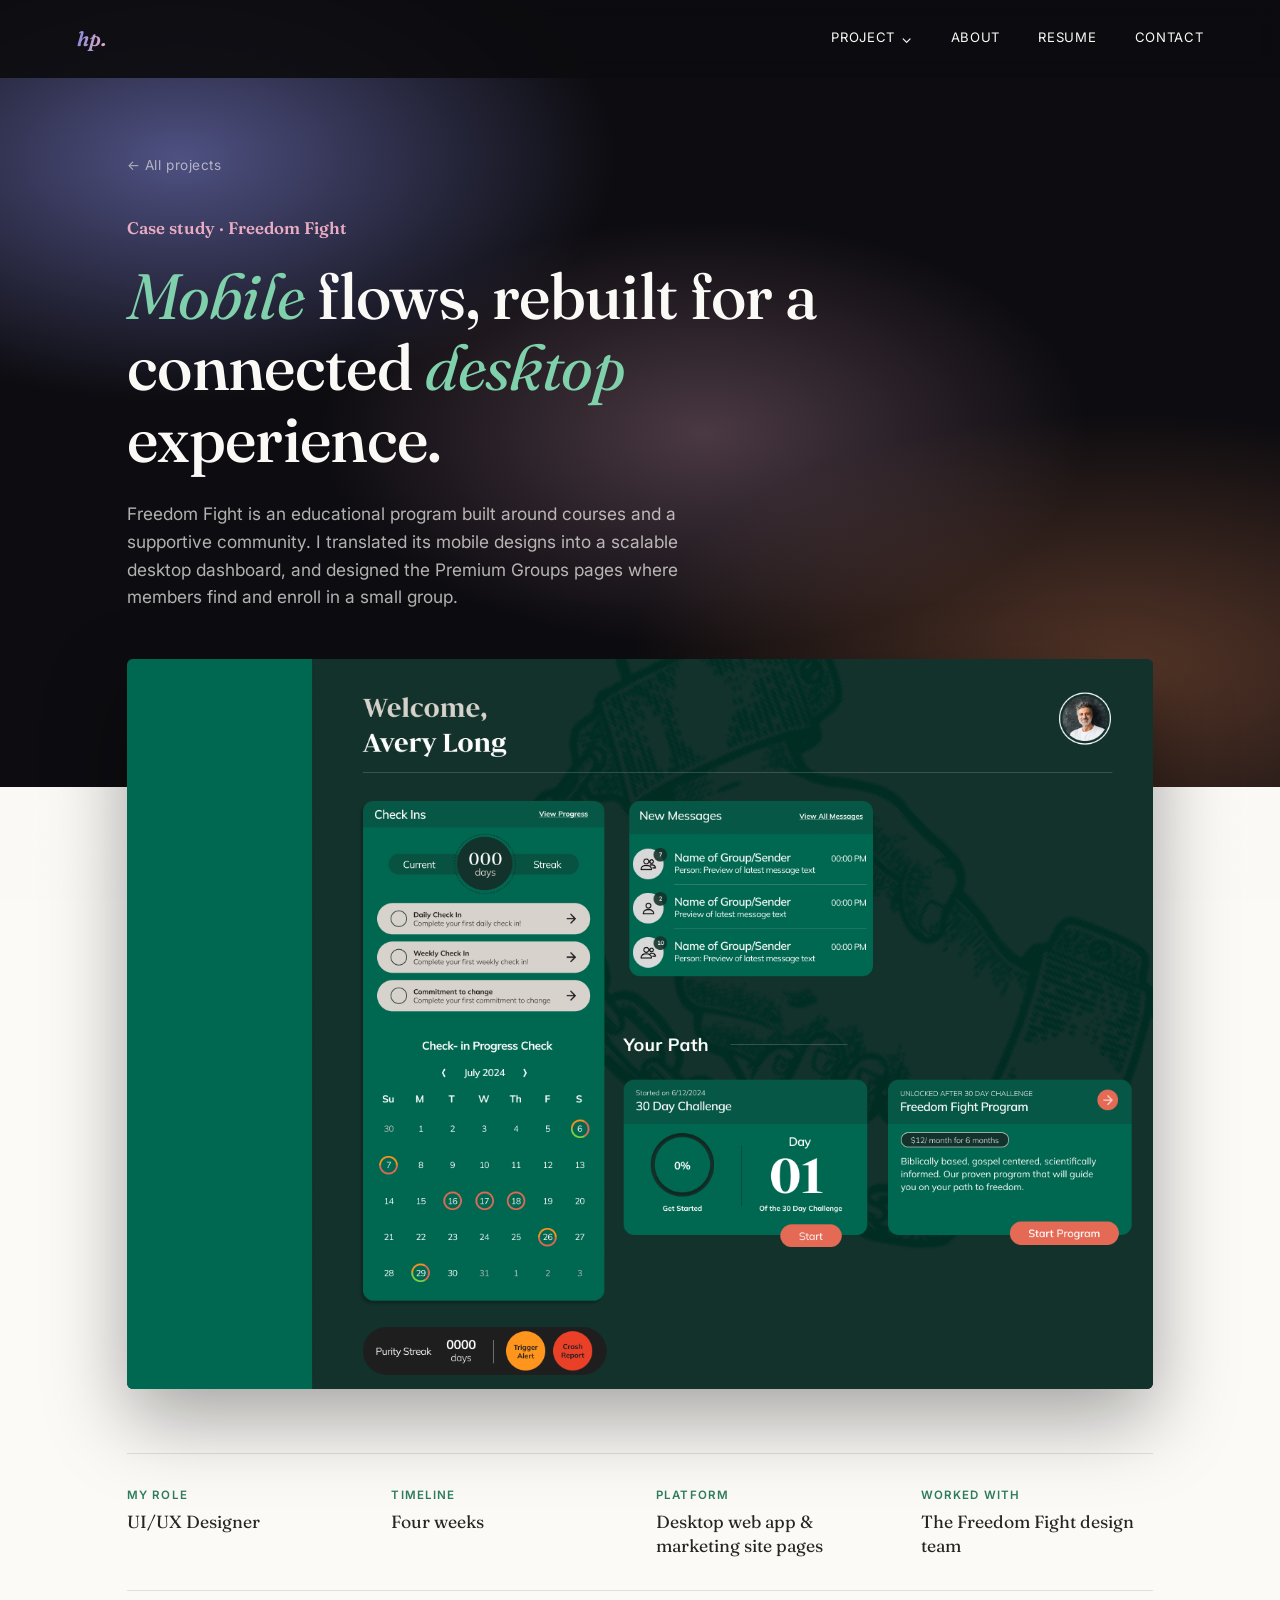
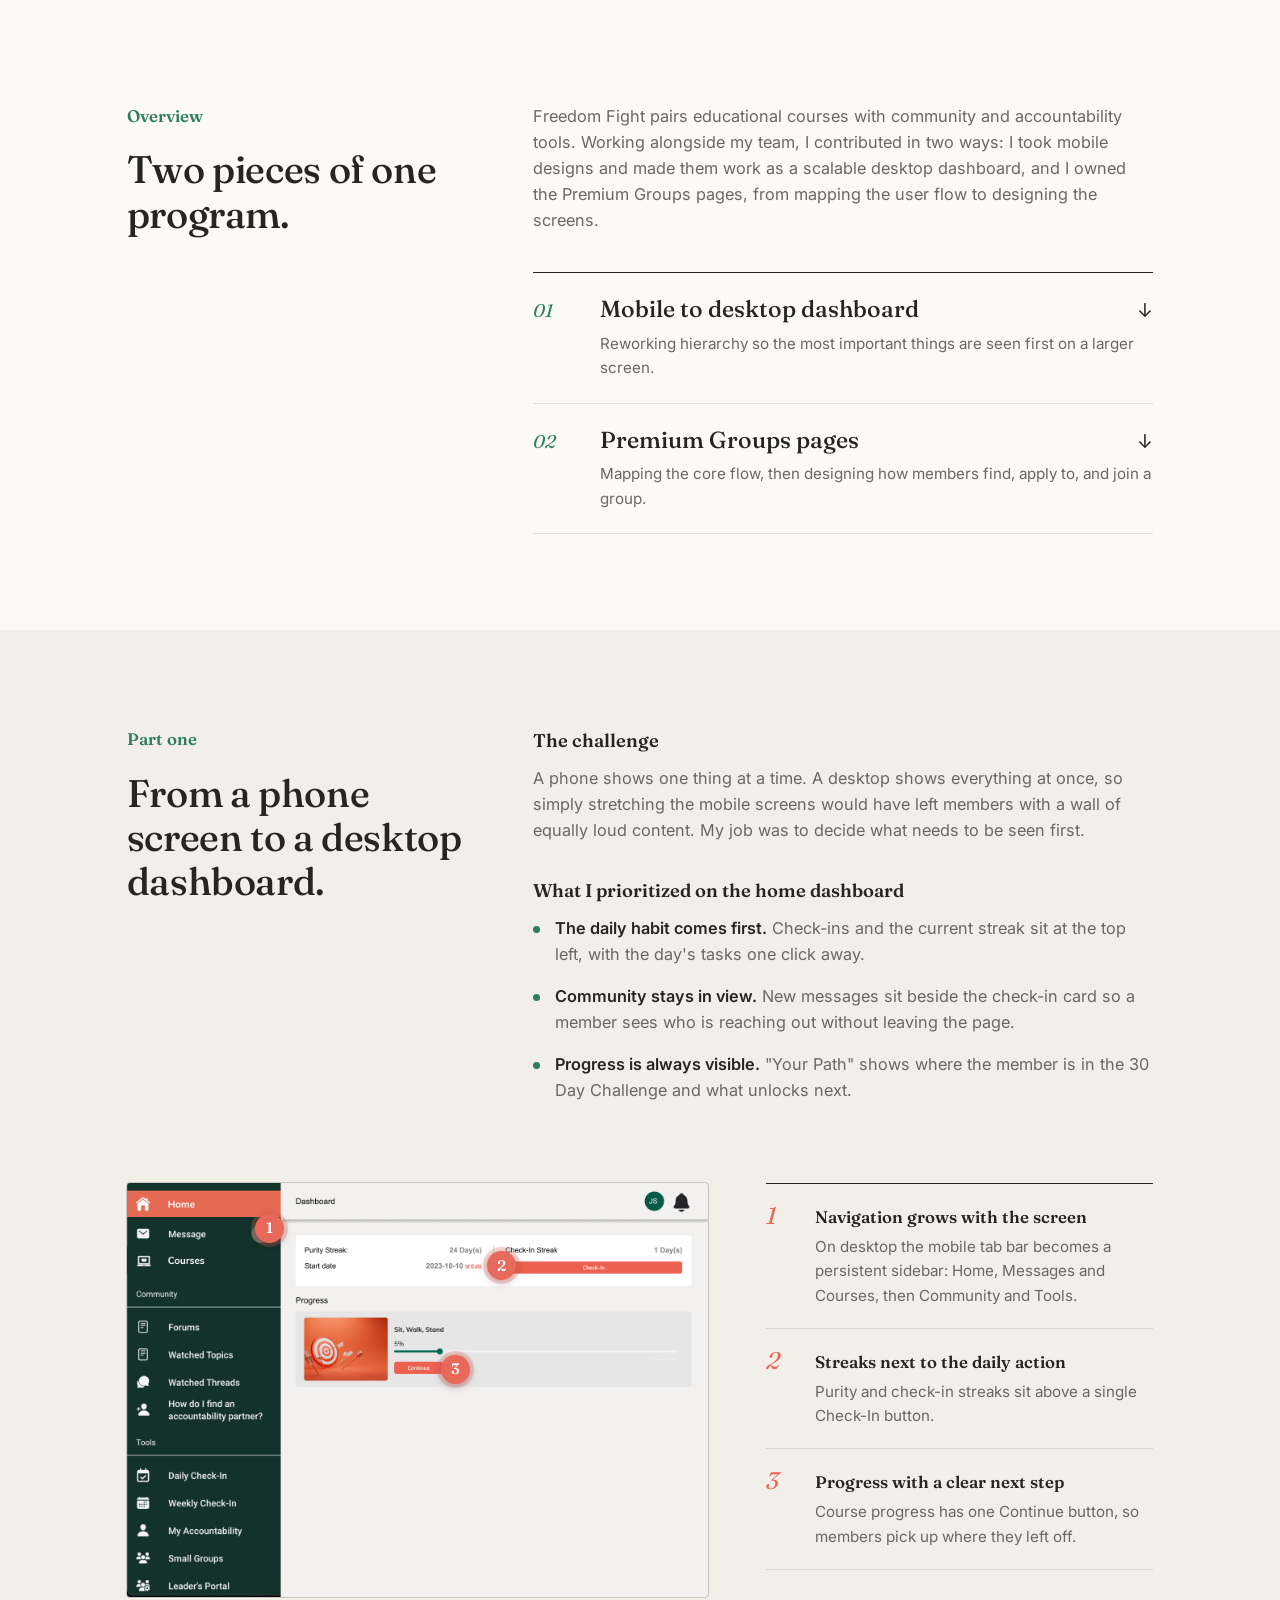
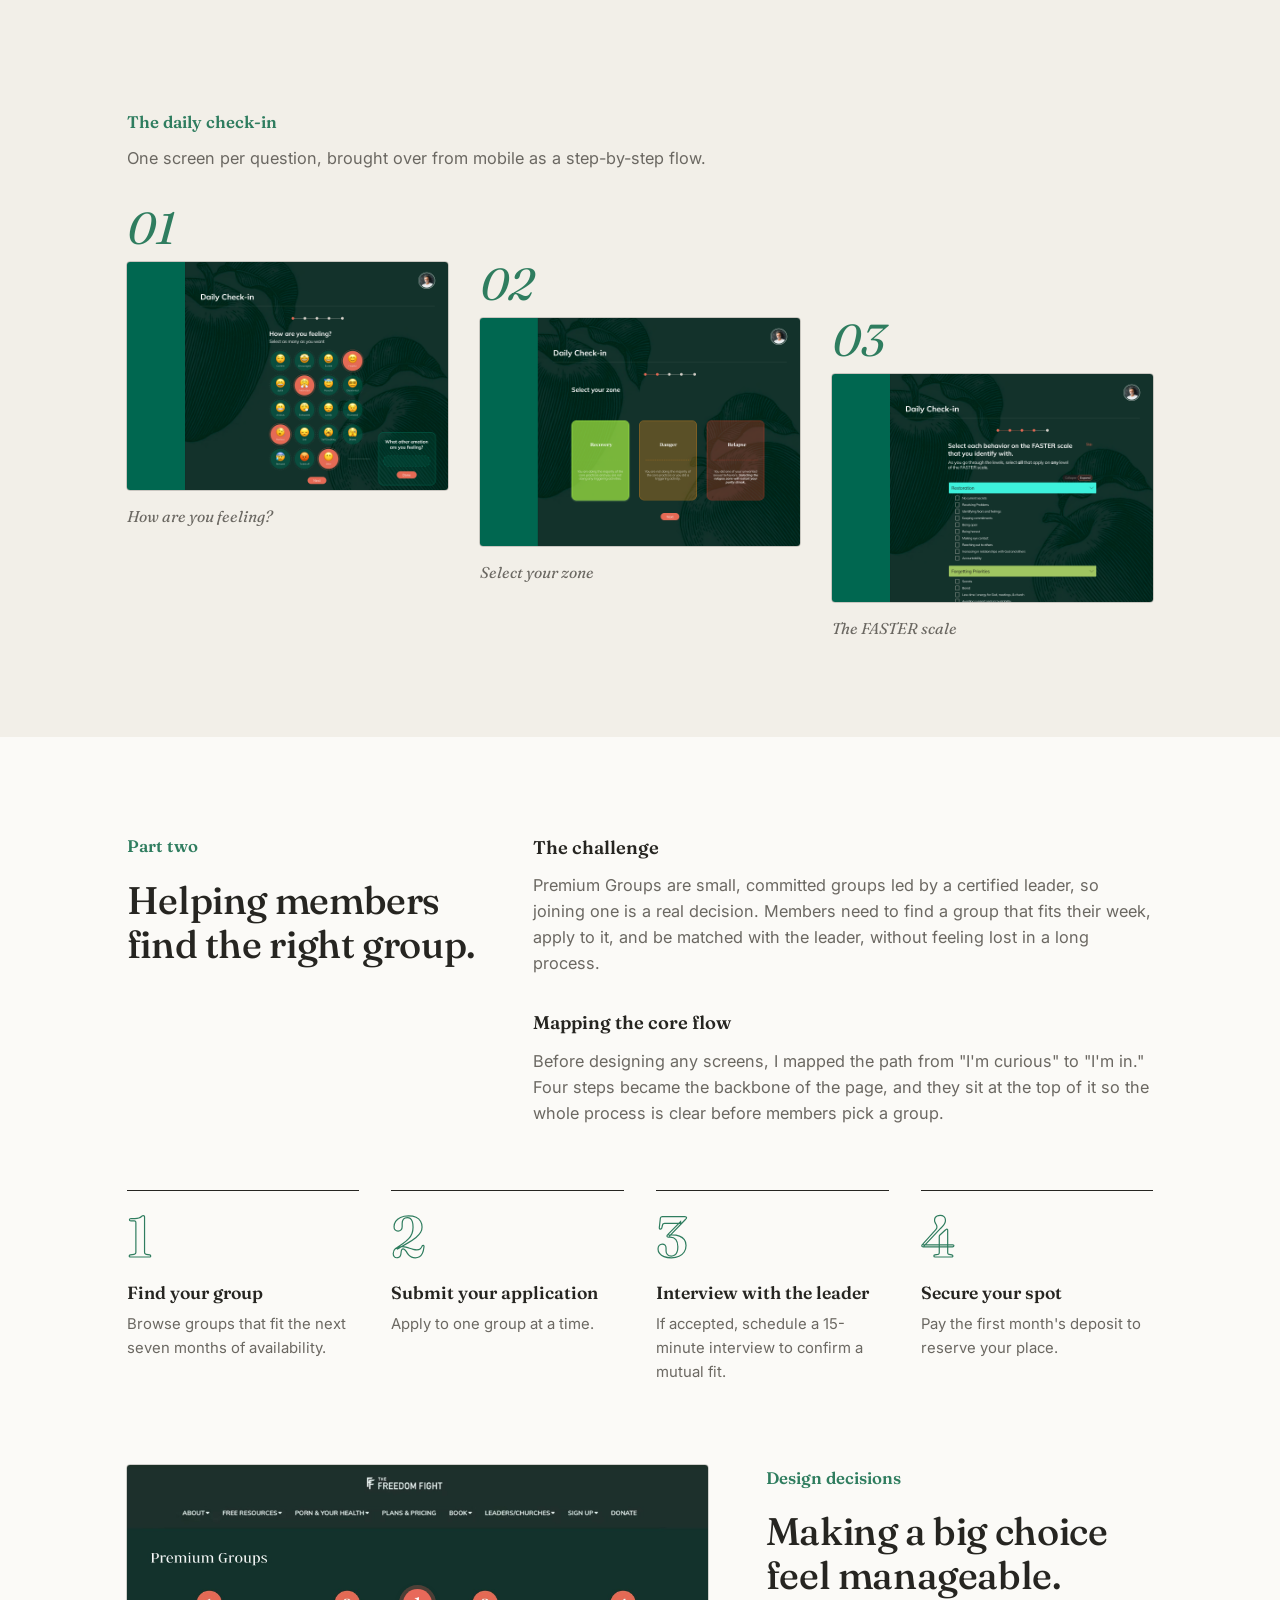
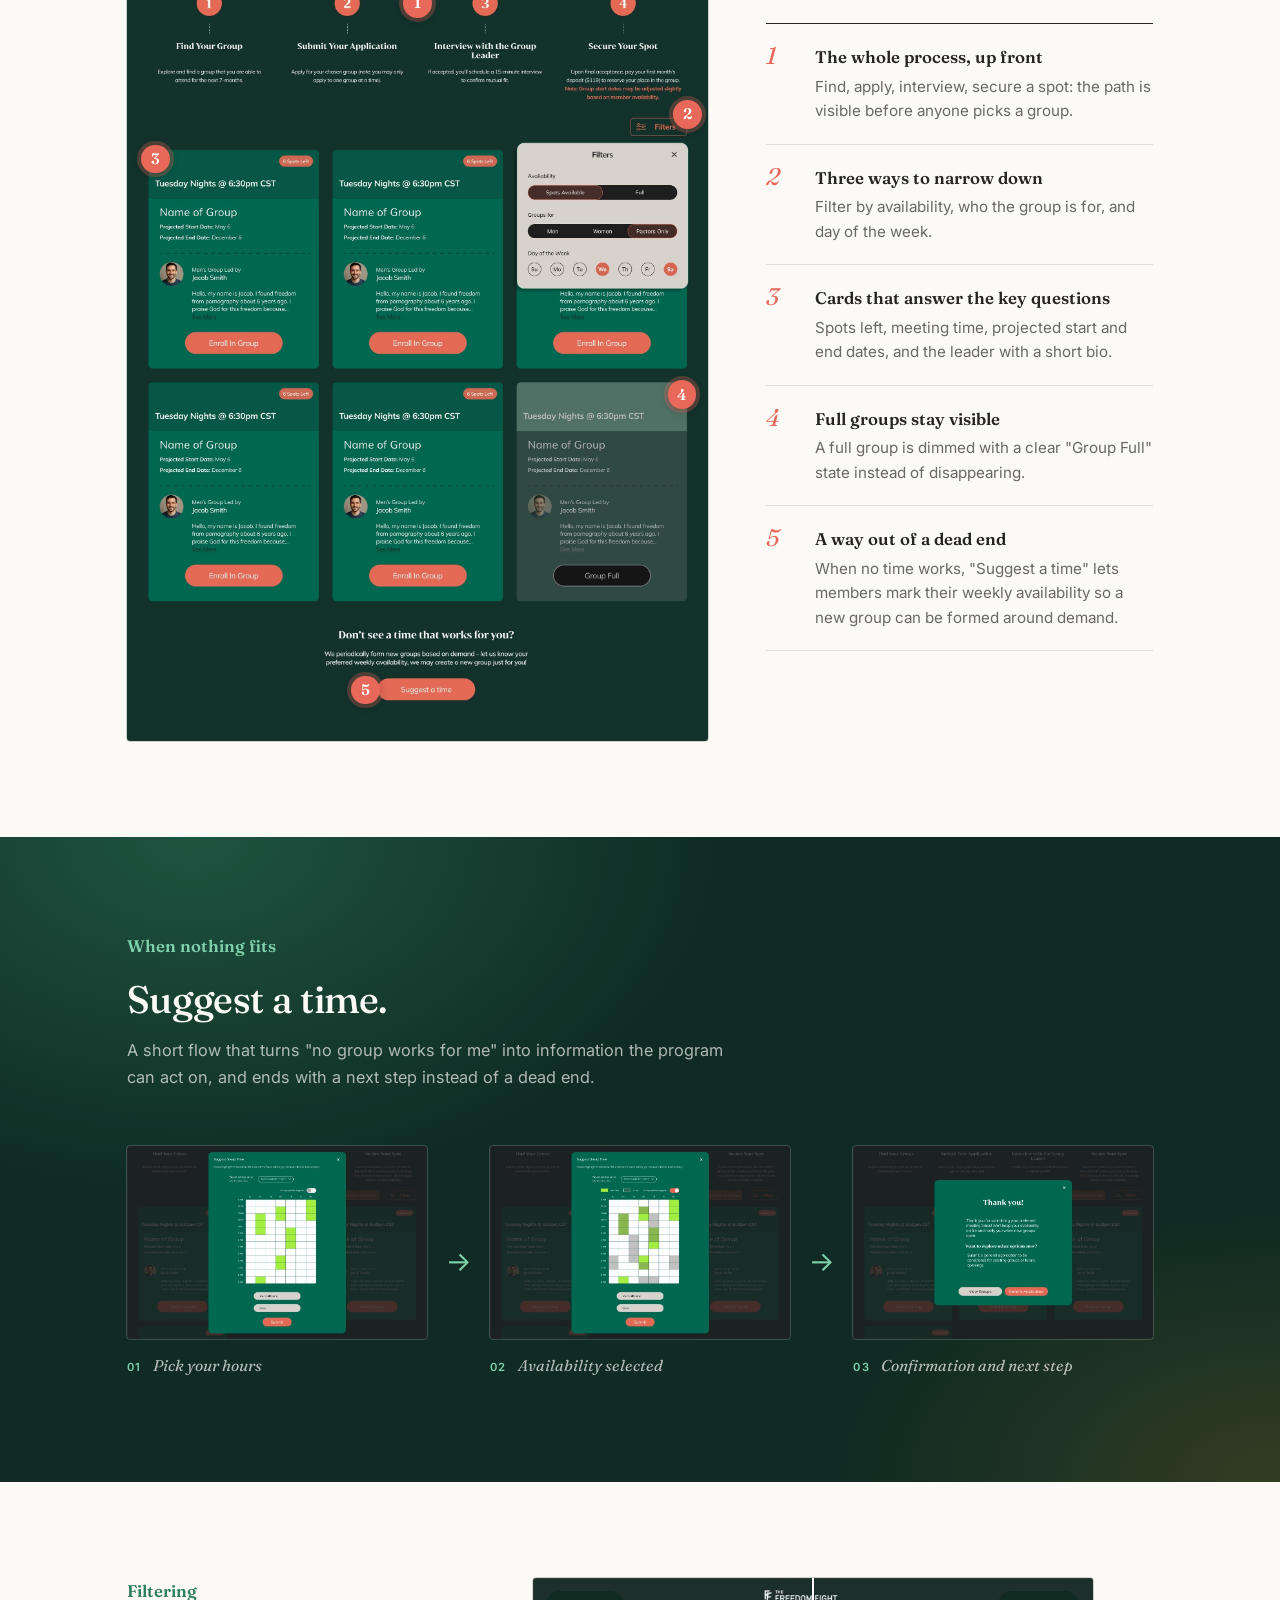
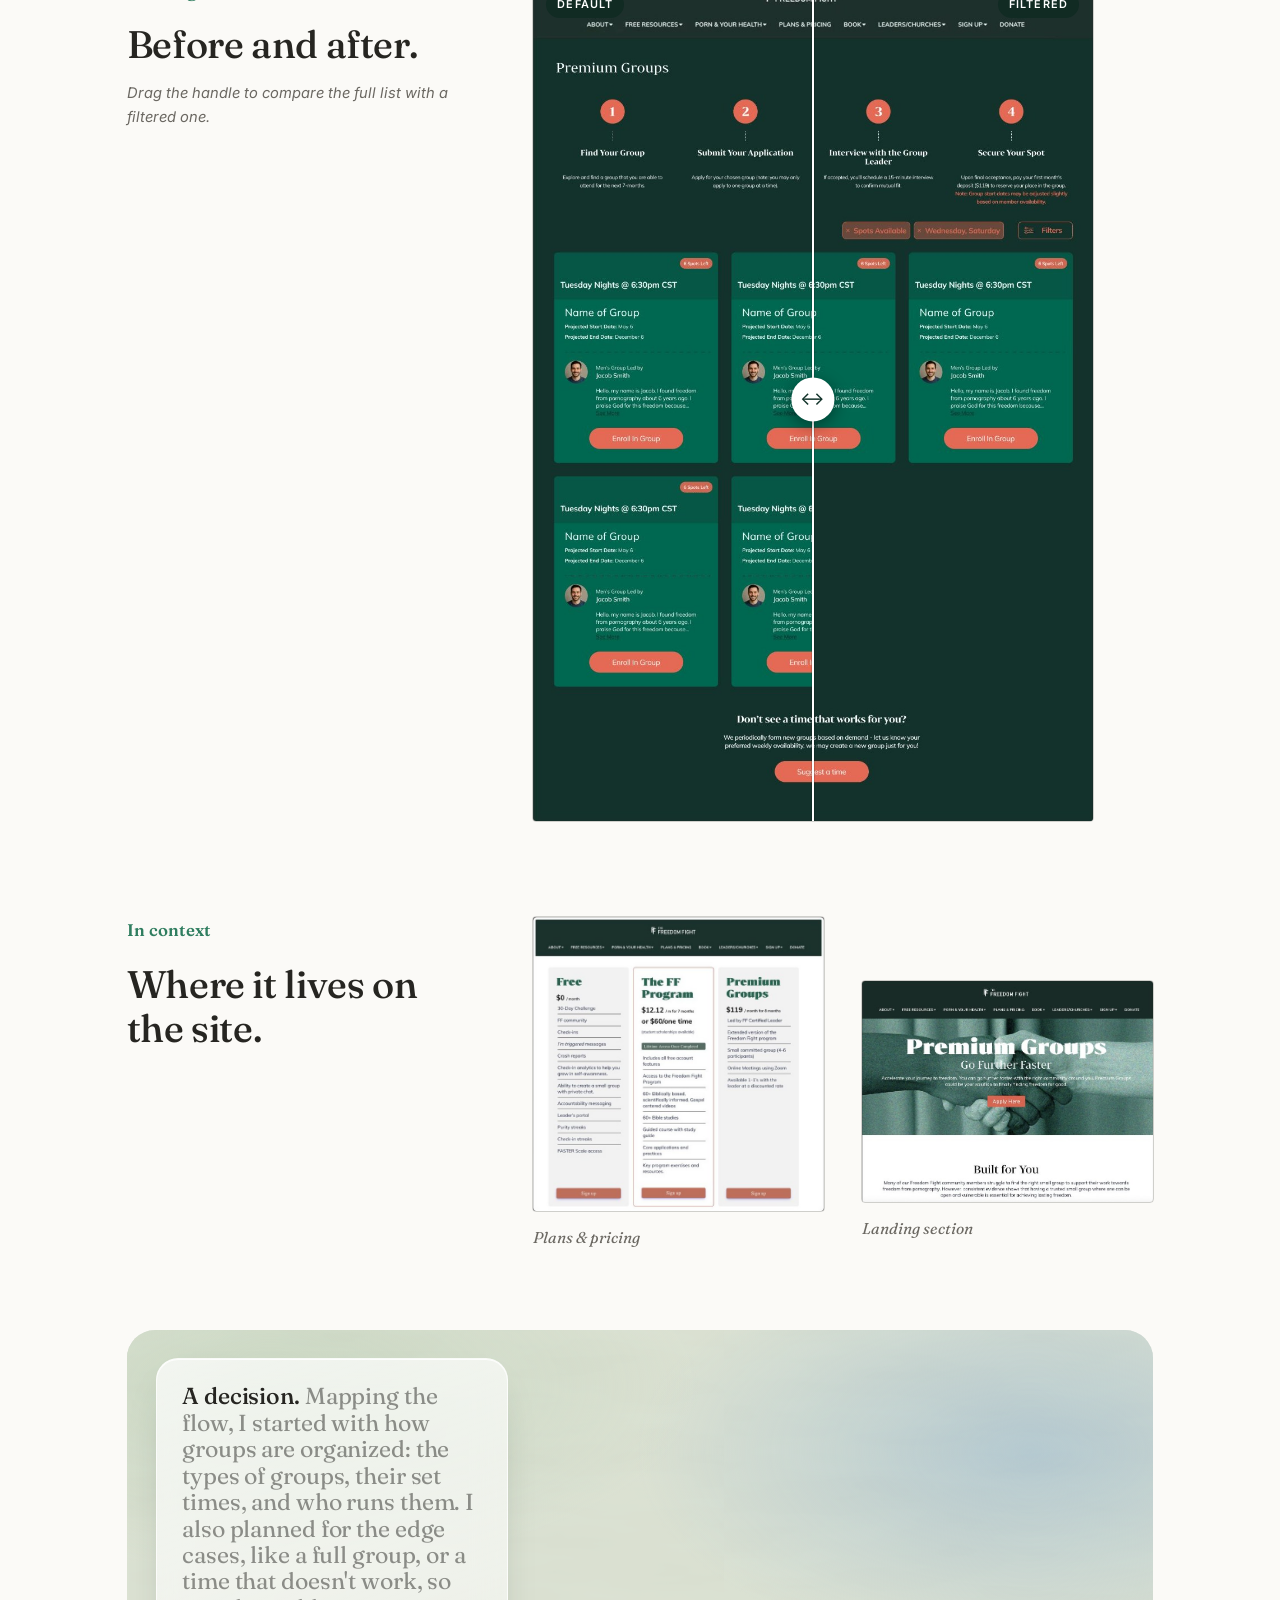
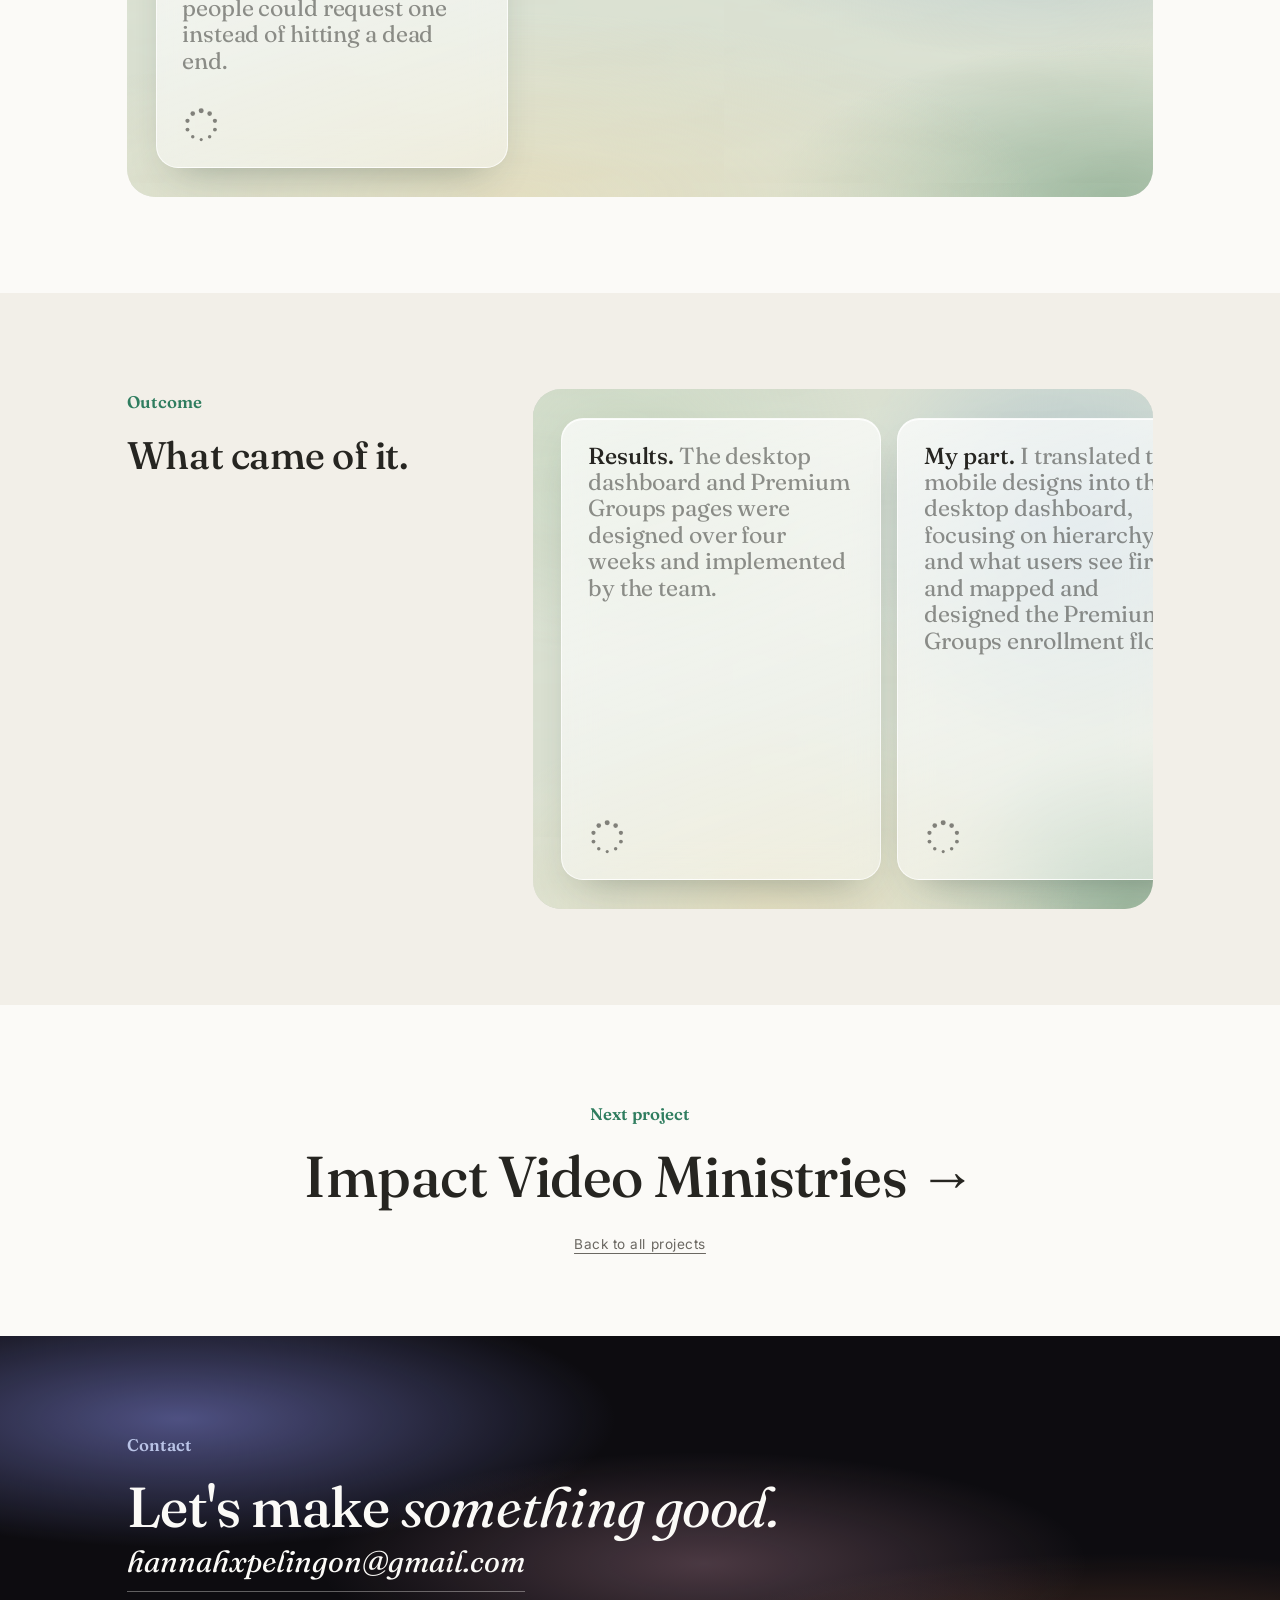
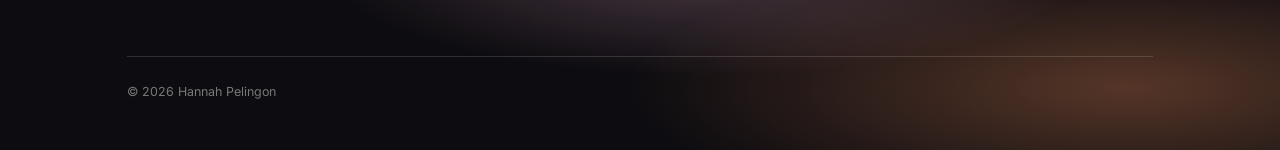
==== commit be7aa0cb: "remove an aside" ====
--- a/case-study-freedom-fight.html
+++ b/case-study-freedom-fight.html
@@ -149,12 +149,12 @@
           <li><strong>Progress is always visible.</strong> "Your Path" shows where the member is in the 30 Day Challenge and what unlocks next.</li>
         </ul>
 
-        <aside class="cs-wash cs-wash--first">
+        <!-- <aside class="cs-wash cs-wash--first">
         <div class="cs-glass">
           <p class="cs-glass-text"><strong>Why this order.</strong> Add how you decided what to show first, and whether you reviewed it or changed anything with the team.</p>
           <svg class="cs-dots" viewBox="0 0 40 40" aria-hidden="true"><circle cx="20" cy="5" r="2.6"/><circle cx="28.8" cy="7.9" r="2.4"/><circle cx="34.3" cy="15.4" r="2.2"/><circle cx="34.3" cy="24.6" r="2"/><circle cx="28.8" cy="32.1" r="1.8"/><circle cx="20" cy="35" r="1.6"/><circle cx="11.2" cy="32.1" r="1.8"/><circle cx="5.7" cy="24.6" r="2"/><circle cx="5.7" cy="15.4" r="2.2"/><circle cx="11.2" cy="7.9" r="2.4"/></svg>
         </div>
-      </aside>
+      </aside> -->
       </div>
     </div>
 
